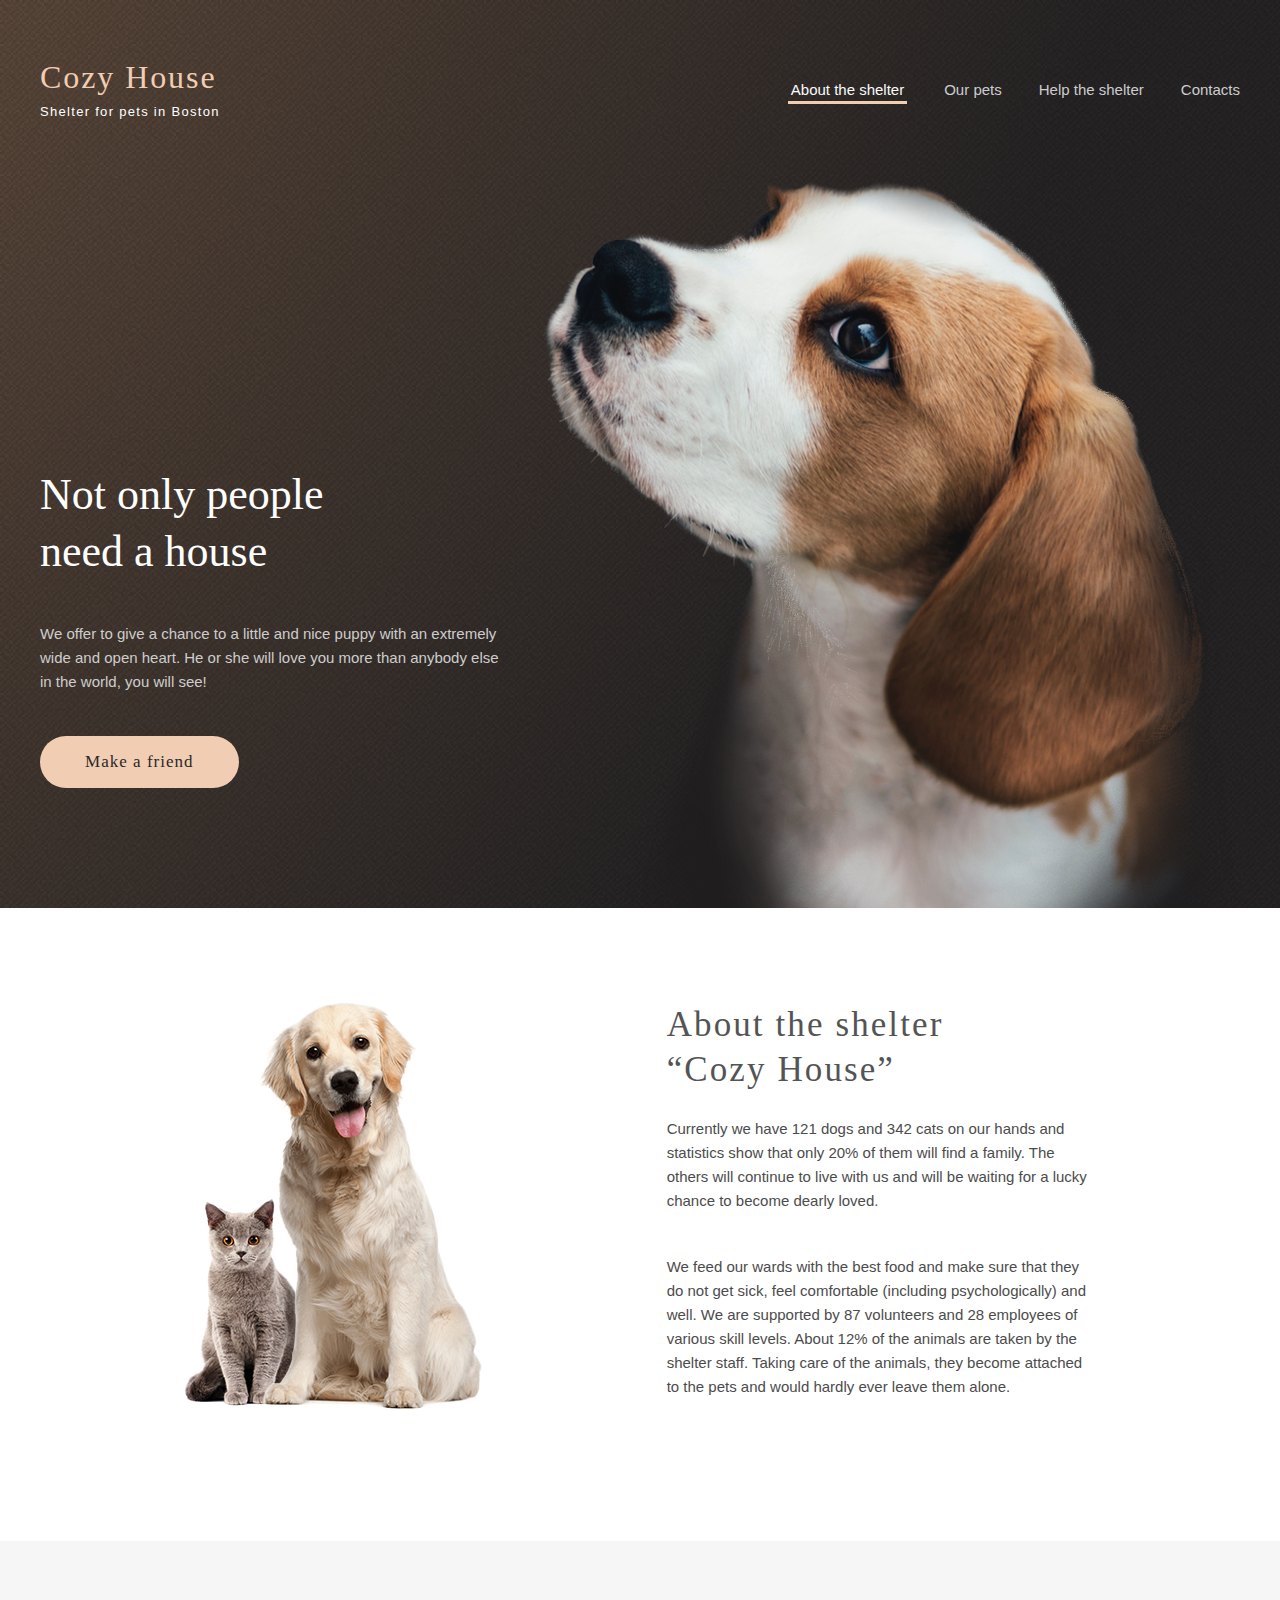
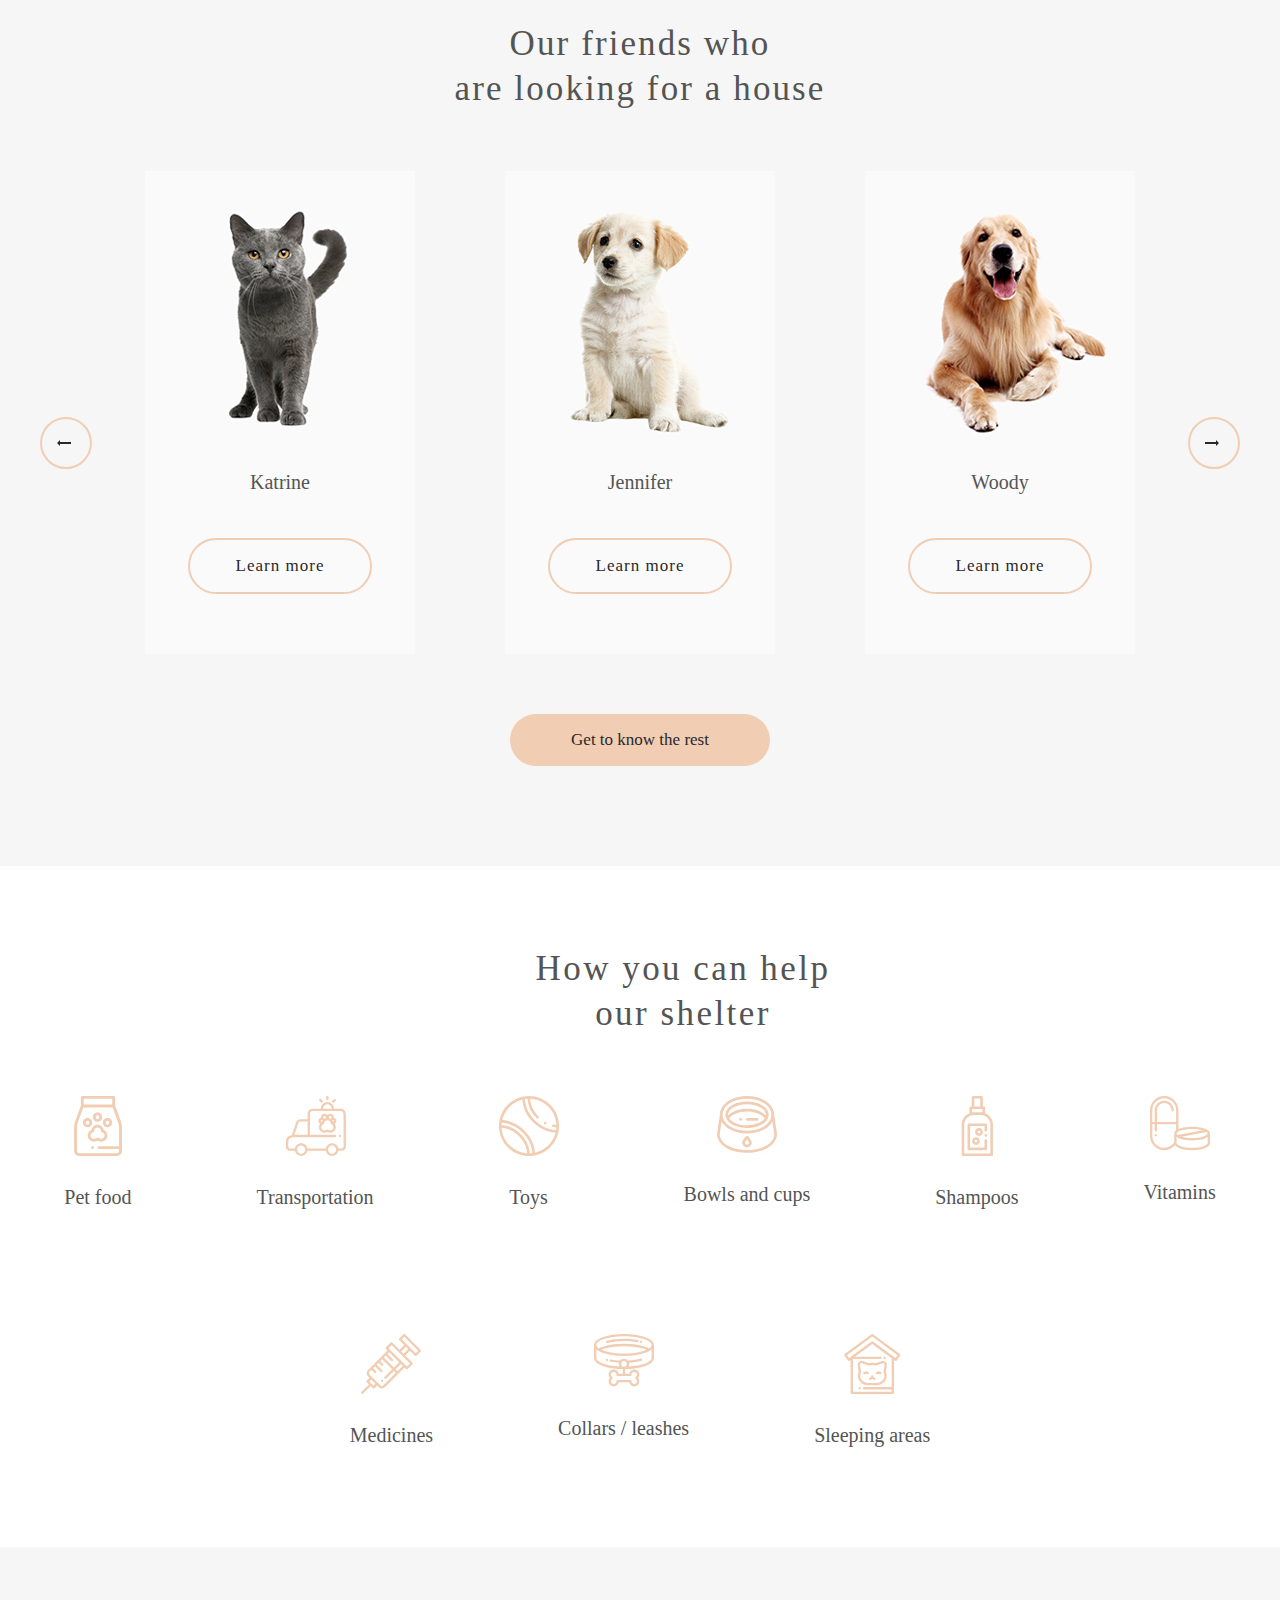
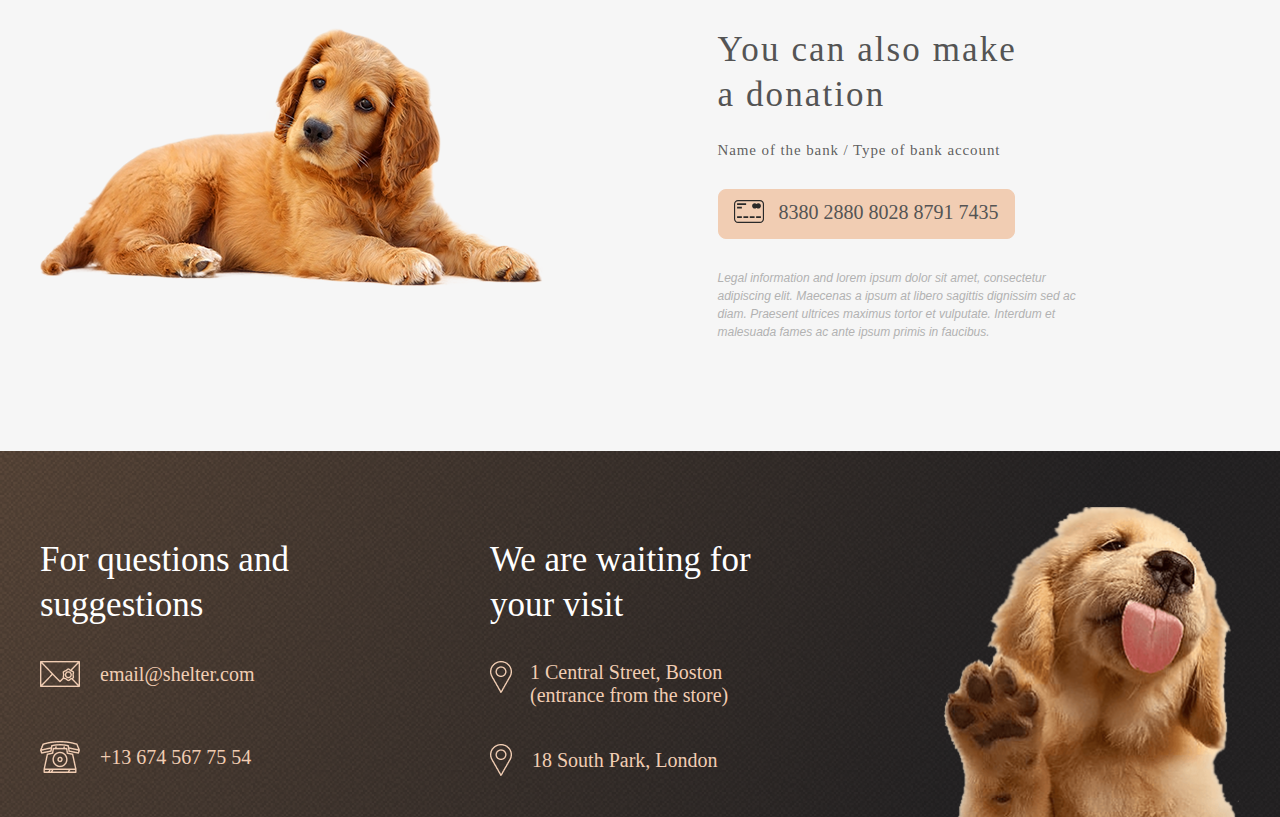
==== index.html @ 6b61ae7c "adding styles for burger menu" ====
<!DOCTYPE html>
<html lang="en">
  <head>
    <meta charset="UTF-8" />
    <meta http-equiv="X-UA-Compatible" content="IE=edge" />
    <meta name="viewport" content="width=device-width, initial-scale=1.0" />
    <title>Document</title>
    <link rel="stylesheet" href="./style/style.css" />
  </head>
  <body>
    <header>
      <div class="container">
        <div class="header-wrapper">
          <div class="logo">
            <a href="#">Cozy House</a>
            <p>Shelter for pets in Boston</p>
          </div>
          <nav>
            <ul>
              <li><a class="active-tab" href="#">About the shelter</a></li>
              <li><a href="./pets.html">Our pets</a></li>
              <li><a href="#">Help the shelter</a></li>
              <li><a href="#">Contacts</a></li>
            </ul>
          </nav>
          <button class="mob-menu">
            <img src="./images/burger.svg" alt="burger" />
          </button>
          <div id="myDropdown" class="dropdown">
            <div class="dropdown-content">
              <div class="logo">
                <a href="#">Cozy House</a>
                <p>Shelter for pets in Boston</p>
              </div>
              <ul>
                <li><a class="active-tab" href="#">About the shelter</a></li>
                <li><a href="./pets.html">Our pets</a></li>
                <li><a href="#">Help the shelter</a></li>
                <li><a href="#">Contacts</a></li>
              </ul>
            </div>
          </div>
        </div>
      </div>
    </header>
    <main>
      <section class="main-hero">
        <div class="container">
          <div class="hero-left">
            <h1>Not only people need a house</h1>
            <p>
              We offer to give a chance to a little and nice puppy with an
              extremely wide and open heart. He or she will love you more than
              anybody else in the world, you will see!
            </p>
            <a class="link" href="./pets.html">Make a friend</a>
          </div>
          <div class="hero-right">
            <img src="./images/puppy.png" alt="puppy" />
          </div>
        </div>
      </section>
      <section>
        <div class="about">
          <div class="about-pets">
            <img src="./images/about-pets.png" />
          </div>
          <div class="about-text">
            <h2>About the shelter “Cozy House”</h2>
            <p>
              Currently we have 121 dogs and 342 cats on our hands and
              statistics show that only 20% of them will find a family. The
              others will continue to live with us and will be waiting for a
              lucky chance to become dearly loved.
            </p>
            <p>
              We feed our wards with the best food and make sure that they do
              not get sick, feel comfortable (including psychologically) and
              well. We are supported by 87 volunteers and 28 employees of
              various skill levels. About 12% of the animals are taken by the
              shelter staff. Taking care of the animals, they become attached to
              the pets and would hardly ever leave them alone.
            </p>
          </div>
        </div>
      </section>
      <section class="frends">
        <div class="container">
          <div class="text-frends">
            <h2>
              Our friends who <br />
              are looking for a house
            </h2>
          </div>
          <div class="left-right">
            <div class="left">
              <button class="left1">
                <img src="./images/arrowl.svg" alt="" />
              </button>
            </div>
            <div class="pets">
              <div class="katrine">
                <img src="./images/pets-katrine.png" alt="" />
                <h3>Katrine</h3>
                <a href="#"> Learn more</a>
              </div>
              <div class="jennifer">
                <img src="./images/pets-jennifer.png" alt="" />
                <h3>Jennifer</h3>
                <a href="#"> Learn more</a>
              </div>
              <div class="woody">
                <img src="./images/pets-woody.png" alt="" />
                <h3>Woody</h3>
                <a href="#"> Learn more</a>
              </div>
            </div>
            <div class="right">
              <button class="right1">
                <img src="./images/arrow.svg" alt="" />
              </button>
            </div>
          </div>
          <a class="rest" href="#"> Get to know the rest</a>
        </div>
      </section>
      <section class="pharmacy">
        <div class="container">
          <div class="text">
            <h2>
              How you can help <br />
              our shelter
            </h2>
          </div>
          <div class="wrapper-pharmacy">
            <div class="pf">
              <img src="./images/vector1.svg" alt="" />
              <h4>Pet food</h4>
            </div>
            <div class="pf">
              <img src="./images/transportation2.svg" alt="" />
              <h4>Transportation</h4>
            </div>
            <div class="pf">
              <img src="./images/toys.svg" alt="" />
              <h4>Toys</h4>
            </div>
            <div class="pf">
              <img src="./images/bowls-and-cups.svg" alt="" />
              <h4>Bowls and cups</h4>
            </div>
            <div class="pf">
              <img src="./images/shampoos.svg" alt="" />
              <h4>Shampoos</h4>
            </div>
            <div class="pf">
              <img src="./images/vitamins.svg" alt="" />
              <h4>Vitamins</h4>
            </div>
            <div class="pf">
              <img src="./images/medicines.svg" alt="" />
              <h4>Medicines</h4>
            </div>
            <div class="pf">
              <img src="./images/collars-or-leashes.svg" alt="" />
              <h4>Collars / leashes</h4>
            </div>
            <div class="pf">
              <img src="./images/sleeping-area.svg" alt="" />
              <h4>Sleeping areas</h4>
            </div>
          </div>
        </div>
      </section>
      <section class="wraper-donation">
        <div class="container">
          <div class="donation-dog">
            <div class="donation">
              <img src="./images/donation-dog.png" />
            </div>
            <div class="donation-text">
              <h2>You can also make a donation</h2>
              <h5>Name of the bank / Type of bank account</h5>
              <div>
                <div class="card">8380 2880 8028 8791 7435</div>
                <p>
                  Legal information and lorem ipsum dolor sit amet, consectetur
                  adipiscing elit. Maecenas a ipsum at libero sagittis dignissim
                  sed ac diam. Praesent ultrices maximus tortor et vulputate.
                  Interdum et malesuada fames ac ante ipsum primis in faucibus.
                </p>
              </div>
            </div>
          </div>
        </div>
      </section>
    </main>
    <footer>
      <div class="wrapper-footer">
        <div class="container">
          <div class="email">
            <h4>For questions and suggestions</h4>
            <p>
              <a class="mail" href="email:email@shelter.com"
                >email@shelter.com</a
              >
            </p>
            <p class="telefon">
              <a class="tel" href="tel:+136745677554">+13 674 567 75 54</a>
            </p>
          </div>
          <div class="visit">
            <h4>We are waiting for your visit</h4>
            <div class="p">
              <p><img src="./images/pin.png" alt="" /></p>
              <p class="nav">
                <a class="pin1" href="#"
                  >1 Central Street, Boston (entrance from the store)</a
                >
              </p>
            </div>
            <a class="pin" href="#">18 South Park, London </a>
          </div>
          <div class="puppy">
            <img src="./images/footer-puppy.png" alt="" />
          </div>
        </div>
      </div>
    </footer>
    <script src="./app.js"></script>
  </body>
</html>
---- style/style.css ----
* {
  padding: 0;
  margin: 0;
  box-sizing: border-box;
}
body {
  font-family: Georgia;
}
header {
  padding-top: 60px;
  position: absolute;
  width: 100%;
}
header p {
  font-weight: 400;
  font-size: 13px;
  line-height: 14px;
  letter-spacing: 0.1em;
  color: #ffffff;
  font-family: Arial;
  margin-top: 10px;
}
nav a {
  color: #cdcdcd;
  font-size: 15px;
  font-weight: 400;
  line-height: 24px;
  font-family: Arial;
  text-decoration: none;
}
header ul {
  display: flex;
  gap: 37px;
  list-style: none;
}
.container {
  max-width: 1200px;
  margin: auto;
}
.main-hero .container {
  display: flex;
  justify-content: space-between;
  align-items: center;
}
.header-wrapper {
  display: flex;
  justify-content: space-between;
  align-items: center;
}
.main-hero {
  padding-top: 180px;
  background: url(../images/start-screen-gradient-background.png),
    url(../images/start-screen-background1.jpg);
  background-size: cover;
}
.main-hero p {
  width: 460px;
  font-weight: 400;
  font-size: 15px;
  line-height: 24px;
  color: #cdcdcd;
  margin-bottom: 42px;
  font-family: Arial, Helvetica, sans-serif;
}
.link {
  font-weight: 400;
  font-size: 17px;
  line-height: 22px;
  color: #292929;
  padding: 15px 45px;
  border-radius: 100px;
  background-color: #f1cdb3;
  text-decoration: none;
  letter-spacing: 0.06em;
  display: inline-block;
}
.link:hover {
  background-color: #fddcc4;
}
img {
  display: block;
  max-width: 100%;
}
button {
  cursor: pointer;
  background-color: transparent;
}
.mob-menu {
  width: 27px;
  height: 16px;
  display: none;
  background-color: #cdcdcd00;
  border: none;
  z-index: 3;
  position: fixed;
  margin-left: 80%;
}
.dropdown {
  position: fixed;
  width: 100%;
  height: 100%;
  background-color: rgba(0, 0, 0);
  top: 0;
  left: 0;
  min-height: 100vh;
  display: flex;
  justify-content: center;
  align-items: center;
  padding: 50px;
  opacity: 0;
  visibility: hidden;
}
.dropdown-content {
  max-width: 700px;
  padding: 30px;
  position: relative;
  margin-top: 60px;
}
.dropdown-content a {
  color: #cdcdcd;
  font-size: 28px;
  font-weight: 400;
  line-height: 32px;
  font-family: Arial;
  text-decoration: none;
}
.dropdown ul {
  display: inline-block;
  margin-top: 180px;
  margin-bottom: 90px;
}
.dropdown-content li {
  margin-top: 30px;
  text-align: center;
  font-size: 35px;
  line-height: 32px;
  font-weight: 400;
}
.hero-right {
  margin-left: 42px;
}
.hero-left {
  margin-top: 166px;
}
.logo a {
  font-weight: 400;
  font-size: 32px;
  line-height: 35px;
  letter-spacing: 0.06em;
  color: #f1cdb3;
  text-decoration: none;
  margin-bottom: 10px;
  text-decoration: none;
}
h1 {
  font-weight: 400;
  font-size: 44px;
  line-height: 57px;
  color: #ffffff;
  margin-bottom: 42px;
  max-width: 310px;
}
h2 {
  font-weight: 400;
  font-size: 35px;
  line-height: 45px;
  color: #545454;
  margin-bottom: 25px;
  width: 400px;
  letter-spacing: 0.06em;
}
h3 {
  margin-bottom: 45px;
  margin-top: 30px;
  font-weight: 400;
  font-size: 20px;
  line-height: 22px;
  color: #545454;
}
h4 {
  margin-top: 30px;
  font-weight: 400;
  font-size: 20px;
  line-height: 23px;
  color: #545454;
}
h5 {
  font-weight: 400;
  font-size: 15px;
  line-height: 17px;
  color: #545454ee;
  letter-spacing: 0.06em;
}
nav a:hover {
  color: #fafafa;
}
.active-tab {
  border-bottom: solid 3px #f1cdb3;
  width: 11px;
  padding: 3px;
  color: #fafafa;
}
.about {
  display: flex;
  justify-content: space-evenly;
  padding-top: 94px;
  padding-bottom: 100px;
  background-color: #ffffff;
}
.about-text h2 {
  font-weight: 400;
  font-size: 35px;
  line-height: 45px;
  color: #545454;
  width: 370px;
}
.about-text p {
  font-family: Arial;
  font-weight: 400;
  font-size: 15px;
  line-height: 24px;
  color: #4c4c4c;
  width: 430px;
  margin-bottom: 42px;
}
.frends {
  padding-top: 80px;
  background-color: #f6f6f6;
  padding-bottom: 100px;
}
.left-right {
  display: flex;
  justify-content: space-between;
  align-items: center;
  gap: 53px;
}
.left1 {
  padding: 15px;
  border-radius: 100px;
  border: solid 2px #f1cdb3;
  background-position: center;
  width: 52px;
  height: 52px;
  cursor: pointer;
  background-color: #f6f6f6;
}
.right1 {
  padding: 15px;
  border-radius: 100px;
  background-position: center;
  width: 52px;
  height: 52px;
  cursor: pointer;
  border: solid 2px #f1cdb3;
  background-color: #f6f6f6;
}
.left .left1:hover {
  background-color: #f1cdb3;
}
.right .right1:hover {
  background-color: #f1cdb3;
}

.rest {
  background-color: #f1cdb3;
  font-weight: 400;
  font-size: 17px;
  line-height: 22px;
  color: #292929;
  border-radius: 90px;
  text-decoration: none;
  text-align: center;
  width: 260px;
  display: block;
  margin: auto;
  padding: 15px 45px;
}
.rest:hover {
  background-color: #fddcc4;
}
.text-frends h2 {
  margin: auto;
  margin-bottom: 60px;
  text-align: center;
  font-weight: 400;
  font-size: 35px;
  line-height: 45px;
  color: #545454;
  letter-spacing: 0.06em;
}
.pets a:hover {
  background-color: #fddcc4;
}
.pets {
  display: flex;
  justify-content: space-between;
  flex-grow: 1;
}
.pets a {
  border: solid 2px #f1cdb3;
  font-weight: 400;
  font-size: 17px;
  line-height: 22px;
  color: #292929;
  padding: 15px 45px;
  border-radius: 100px;
  text-decoration: none;
  margin-bottom: 60px;
  letter-spacing: 0.06em;
}
.pets :hover {
  background-color: #ffffff;
}
.katrine {
  width: 270px;
  display: flex;
  flex-direction: column;
  align-items: center;
  margin-bottom: 60px;
  background-color: #fafafa;
}
.katrine:hover {
  background-color: #ffffff;
}
.jennifer {
  width: 270px;
  display: flex;
  flex-direction: column;
  align-items: center;
  margin-bottom: 60px;
  background-color: #fafafa;
}
.jennifer:hover {
  background-color: #ffffff;
}
.woody {
  width: 270px;
  display: flex;
  flex-direction: column;
  align-items: center;
  margin-bottom: 60px;
  background-color: #fafafa;
}
.woody:hover {
  background-color: #ffffff;
}
.pharmacy {
  padding-top: 80px;
  padding-bottom: 100px;
  background-color: #ffffff;
}
.text {
  max-width: 314px;
  margin: auto;
}
.text h2 {
  text-align: center;
  font-weight: 400;
  font-size: 35px;
  line-height: 45px;
  color: #545454;
  letter-spacing: 0.07em;
  text-align: center;
  margin-bottom: 60px;
}
.wrapper-pharmacy {
  display: flex;
  justify-content: center;
  flex-wrap: wrap;
  margin: auto;
  gap: 125px;
}
.pf {
  text-align: center;
}
.pf img {
  text-align: center;
  margin: auto;
}
.wraper-donation {
  padding-top: 80px;
  padding-bottom: 110px;
  background-color: #f6f6f6;
}
.wraper-donation p {
  color: #b2b2b2;
  font-family: Arial, Helvetica, sans-serif;
  font-style: italic;
  width: 400;
  font-size: 12px;
  line-height: 18px;
}
.donation-dog {
  display: flex;
  justify-content: center;
  gap: 30px;
}
.donation-text h2 {
  font-weight: 400;
  font-size: 35px;
  line-height: 45px;
  color: #545454;
  letter-spacing: 0.06em;
  max-width: 300px;
}
.donation-text {
  max-width: 380px;
  margin: auto;
}
.card::before {
  content: url(../images/credit-card.svg);
  margin-right: 15px;
  vertical-align: middle;
}
.card {
  padding: 10px 15px 10px 15px;
  border: solid 1px #f1cdb3;
  background-color: #f1cdb3;
  margin-top: 30px;
  margin-bottom: 30px;
  border-radius: 8px;
  font-weight: 400;
  font-size: 20px;
  line-height: 23px;
  color: #545454;
  display: inline-block;
}
footer {
  background-image: url(../images/start-screen-gradient-background.png);
  background-size: cover;
  padding-top: 56px;
}
footer a {
  text-decoration: none;
  color: #f1cdb3;
  font-weight: 400;
  font-size: 20px;
  line-height: 23px;
  margin-bottom: 34px;
}
.wrapper-footer .container {
  display: flex;
  justify-content: space-between;
}
.email {
  width: 278px;
}
.visit {
  width: 278px;
}
.visit h4 {
  margin-bottom: 34px;
  font-size: 35px;
  line-height: 45px;
  font-weight: 400;
  color: #ffffff;
}
.email h4 {
  margin-bottom: 34px;
  font-size: 35px;
  line-height: 45px;
  font-weight: 400;
  color: #ffffff;
}
.mail::before {
  content: url(../images/mail.png);
  vertical-align: middle;
  margin-right: 20px;
}
.tel::before {
  content: url(../images/phone.png);
  vertical-align: middle;
  margin-right: 20px;
}
footer .telefon {
  margin-top: 49px;
}
footer .nav {
  margin-bottom: 37px;
}
.pin::before {
  content: url(../images/pin.png);
  vertical-align: middle;
  margin-right: 20px;
}
.p img {
  margin-right: 40px;
}
.p {
  display: flex;
  justify-content: space-between;
}

@media (max-width: 1200px) {
  .container {
    max-width: 90%;
  }
}
@media (max-width: 1170px) {
  .woody {
    display: none;
  }
  .pets {
    justify-content: space-around;
  }
}
@media (max-width: 1120px) {
  .hero-left {
    margin-top: 100px;
  }
}
@media (max-width: 1050px) {
  .main-hero .container {
    justify-content: flex-end;
    flex-wrap: wrap;
  }
  .hero-right {
    margin-top: 100px;
  }
  .hero-left {
    margin: 0 auto;
  }
  .link {
    margin-left: 110px;
    display: inline-block;
  }
}
@media (max-width: 940px) {
  .wrapper-footer .container {
    flex-wrap: wrap;
    justify-content: center;
  }
  .puppy img {
    width: 80%;
  }
  .puppy {
    margin-top: 69px;
  }
}
@media (max-width: 920px) {
  .pets a {
    padding: 6px 28px;
  }
  .pf {
    width: 170px;
  }
  .wrapper-pharmacy {
    gap: 0;
    max-width: 630px;
    margin: auto;
    justify-content: space-between;
    row-gap: 30px;
  }
  .donation-dog {
    flex-direction: column-reverse;
    align-items: center;
  }
  .left-right {
    gap: 0;
  }
}
@media (max-width: 810px) {
  .about {
    flex-direction: column-reverse;
    align-items: center;
    flex-wrap: wrap;
    margin: auto;
    max-width: 437px;
  }
  .pets a {
    padding: 8px 30px;
  }
  .woody {
    display: none;
  }
  .donation {
    margin-top: 60px;
  }
  .footer {
    padding-top: 30px;
  }
  .hero-right img {
    width: 70%;
    margin: auto;
  }
  .puppy {
    margin-top: 69px;
  }
  .puppy img {
    width: 300px;
  }
}
@media (max-width: 760px) {
  .header-wrapper nav {
    display: none;
  }
  .hero-right img {
    width: 60%;
    margin: auto;
  }
}
@media (max-width: 722px) {
  .hero-right img {
    width: 260px;
  }
  .hero-right {
    margin-top: 100px;
    margin-left: 50px;
  }
  .main-hero p {
    max-width: 300px;
    margin: 0 auto 56px;
  }
  .hero-left {
    text-align: center;
  }
  .about-pets img {
    width: 58%;
    margin-left: 70px;
  }
  .about p {
    width: 270px;
    margin-left: 25px;
  }
  .jennifer {
    display: none;
  }
  .left-right {
    align-items: flex-end;
    margin: 0 30px 40px;
    position: relative;
  }
  .left,
  .right {
    position: absolute;
    left: 50%;
    bottom: -20px;
  }
  .donation-text {
    margin: 0 auto;
  }
  .left {
    transform: translateX(-74px);
  }
  .right {
    transform: translateX(40px);
  }
  .account {
    width: 100%;
    font-size: 15px;
    line-height: 24px;
  }
  h2 {
    text-align: center;
    width: 300px;
    font-size: 25px;
    line-height: 32px;
    margin: 0 auto 42px;
  }
  .card {
    font-size: 15px;
    line-height: 17px;
    display: block;
  }
  .wraper-donation {
    padding-bottom: 42px 0;
  }
  .link {
    margin-left: 0px;
  }
  .left-right {
    justify-content: center;
  }
  .text-frends h2 {
    margin: auto;
    text-align: center;
    font-size: 25px;
    line-height: 32px;
  }
  .text-frends h2 {
    margin-top: 42px;
    text-align: center;
    margin-bottom: 42px;
    font-size: 25px;
    line-height: 32px;
    max-width: 280px;
  }
  .wrapper-pharmacy {
    max-width: 320px;
    margin: auto;
    text-align: center;
  }
  .wrapper-pharmacy {
    justify-content: space-between;
  }
  .pharmacy {
    padding-bottom: 42px;
  }
  .pf {
    width: 130px;
  }
  .text h2 {
    font-size: 25px;
    line-height: 32px;
  }
  h4 {
    font-size: 15px;
    line-height: 16px;
  }
  .about-text p {
    width: 270px;
    text-align: justify;
  }
  .about-text h2 {
    width: 300px;
    font-size: 30px;
    line-height: 32px;
  }
  h1 {
    width: 300px;
    font-size: 35px;
    line-height: 40px;
  }
  .donation-text h2 {
    font-size: 33px;
    line-height: 40px;
  }
  .donation-text {
    text-align: center;
    margin: auto;
  }
  .left-right {
    margin-bottom: 55px;
  }
  .about {
    padding-top: 42px 0;
  }
  .frends {
    padding: 42px 0;
  }
  .pharmacy {
    padding-top: 42px;
  }
  .wraper-donation {
    padding: 42px 0;
  }
  .puppy img {
    width: 260px;
  }
  .puppy {
    margin: 45px 0 auto;
  }
  .mob-menu {
    display: block;
    margin-right: 43px;
  }
}
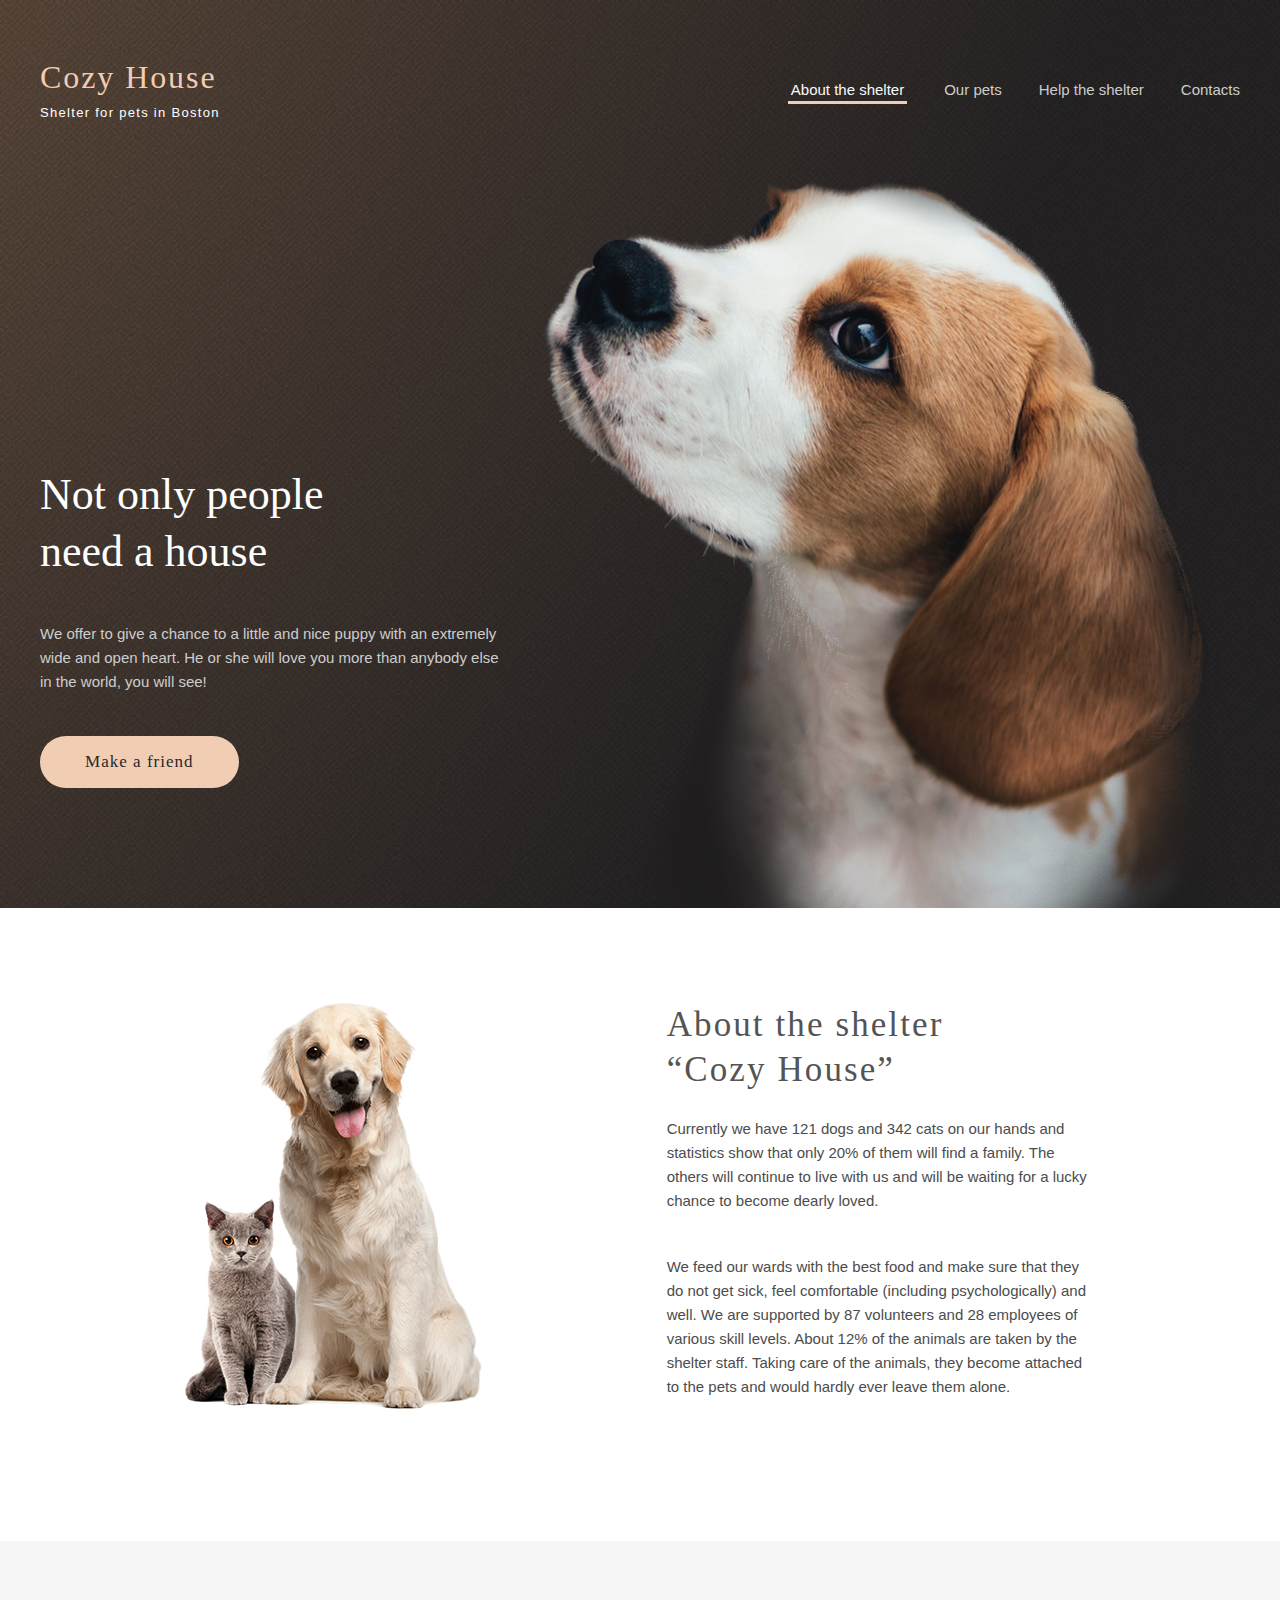
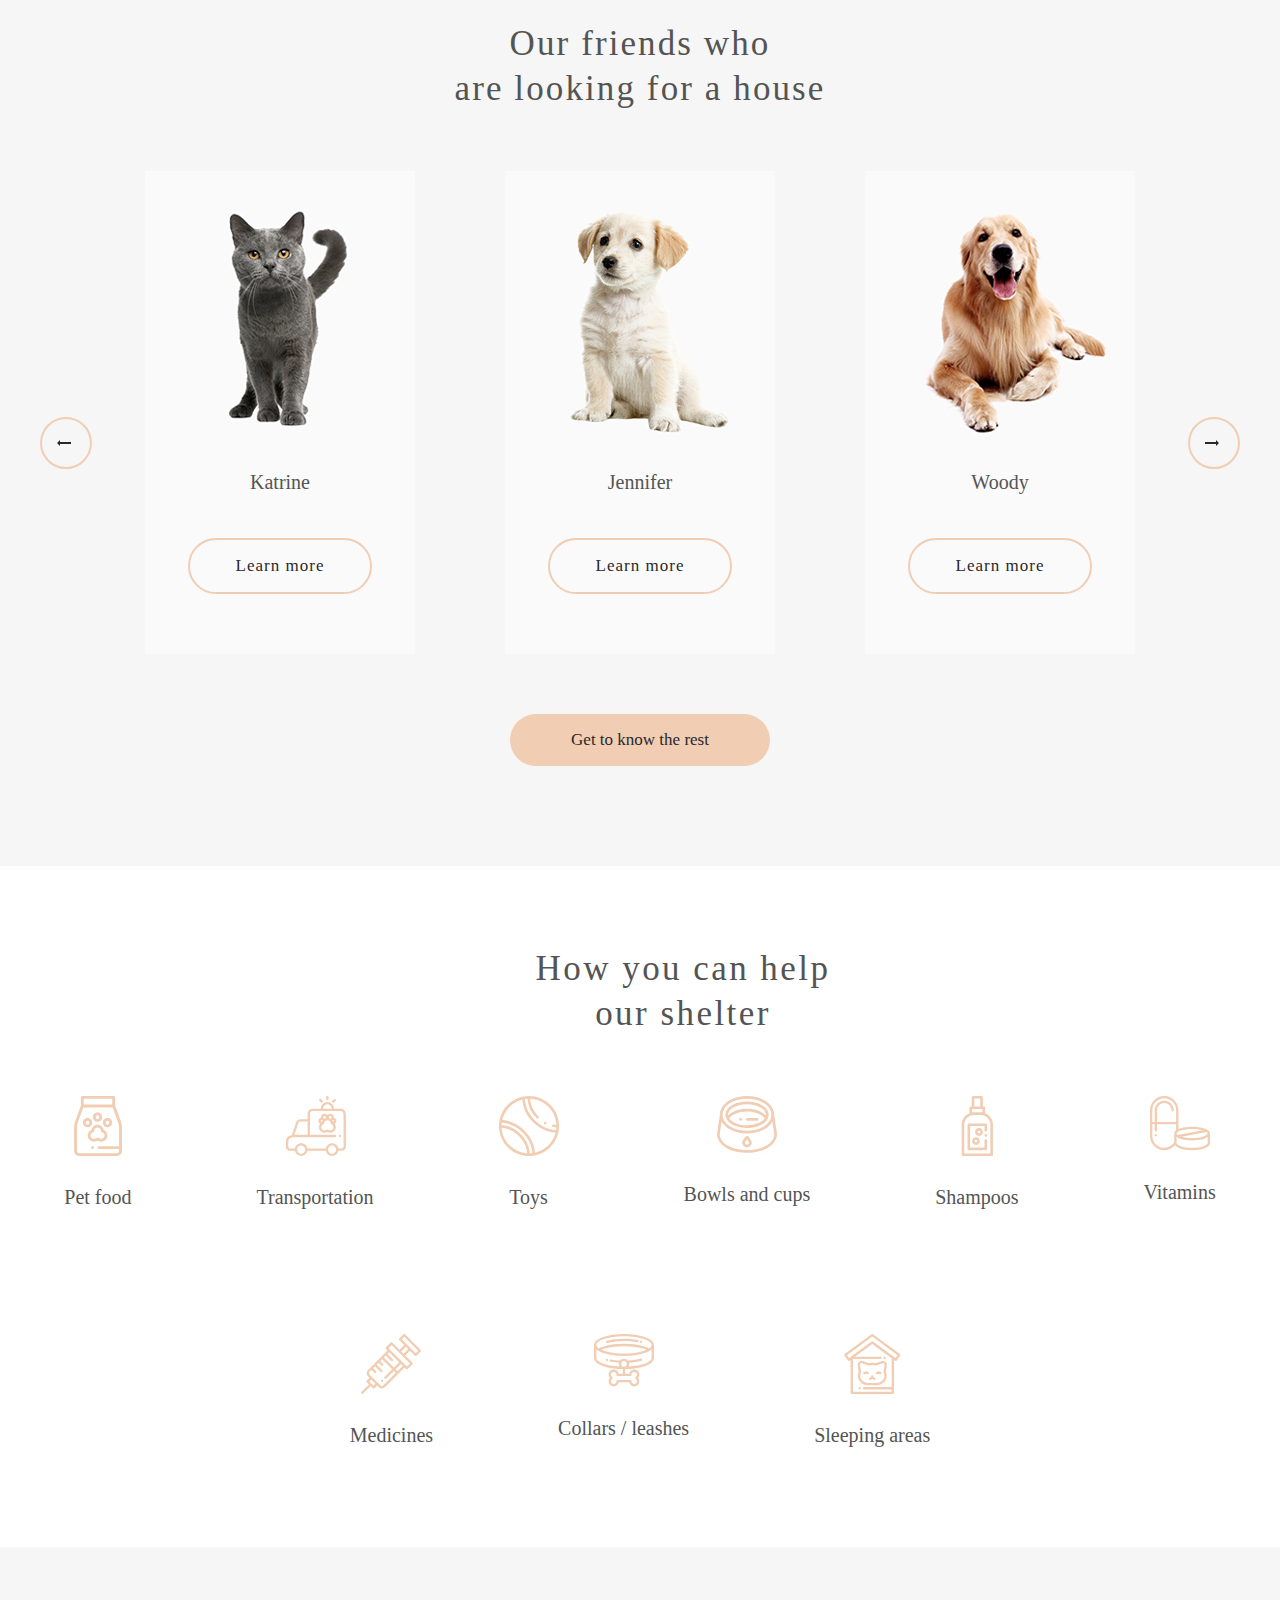
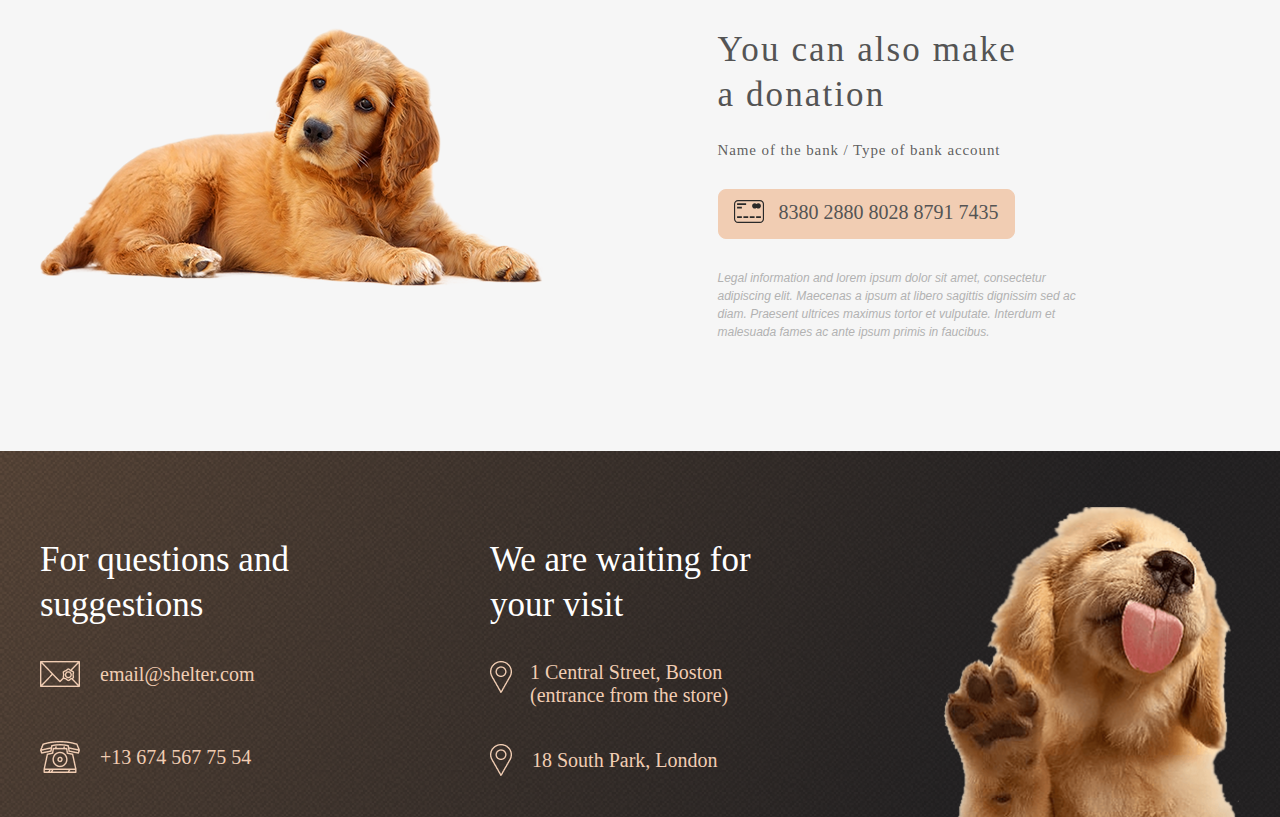
==== commit 458ac386: "added a dropdown menu on the second page" ====
--- a/index.html
+++ b/index.html
@@ -28,7 +28,7 @@
           </button>
           <div id="myDropdown" class="dropdown">
             <div class="dropdown-content">
-              <div class="logo">
+              <div class="logo-menu">
                 <a href="#">Cozy House</a>
                 <p>Shelter for pets in Boston</p>
               </div>
--- a/style/style.css
+++ b/style/style.css
@@ -14,8 +14,9 @@
 header p {
   font-weight: 400;
   font-size: 13px;
-  line-height: 14px;
+  line-height: normal;
   letter-spacing: 0.1em;
+  letter-spacing: 1.3px;
   color: #ffffff;
   font-family: Arial;
   margin-top: 10px;
@@ -60,7 +61,7 @@
   line-height: 24px;
   color: #cdcdcd;
   margin-bottom: 42px;
-  font-family: Arial, Helvetica, sans-serif;
+  font-family: Arial;
 }
 .link {
   font-weight: 400;
@@ -86,55 +87,63 @@
   background-color: transparent;
 }
 .mob-menu {
-  width: 27px;
-  height: 16px;
+  width: 30px;
+  height: 30px;
   display: none;
   background-color: #cdcdcd00;
   border: none;
-  z-index: 3;
-  position: fixed;
-  margin-left: 80%;
+  z-index: 1;
 }
 .dropdown {
   position: fixed;
   width: 100%;
   height: 100%;
-  background-color: rgba(0, 0, 0);
+  background: rgba(41, 41, 41, 0.6);
   top: 0;
   left: 0;
   min-height: 100vh;
   display: flex;
-  justify-content: center;
-  align-items: center;
-  padding: 50px;
+  justify-content: flex-end;
   opacity: 0;
   visibility: hidden;
 }
 .dropdown-content {
-  max-width: 700px;
+  max-width: 320px;
   padding: 30px;
   position: relative;
-  margin-top: 60px;
-}
-.dropdown-content a {
-  color: #cdcdcd;
-  font-size: 28px;
-  font-weight: 400;
-  line-height: 32px;
+  background: #292929;
+}
+.logo-menu {
+  text-align: left;
+  margin-top: 10px;
+}
+.logo-menu a {
+  font-family: Georgia;
+  font-size: 32px;
+  font-style: normal;
+  line-height: 35px;
+  font-weight: 400;
+  letter-spacing: 1.92px;
+  color: #f1cdb3;
+  text-decoration: none;
+}
+.dropdown-content ul {
+  display: inline-block;
+  margin-top: 80px;
+  text-align: center;
+}
+.dropdown-content li a {
+  text-align: center;
+  font-size: 32px;
+  line-height: 51px;
+  font-weight: 400;
   font-family: Arial;
-  text-decoration: none;
-}
-.dropdown ul {
-  display: inline-block;
-  margin-top: 180px;
-  margin-bottom: 90px;
+  color: #fafafa;
+  font-style: normal;
+  text-decoration: none;
 }
 .dropdown-content li {
-  margin-top: 30px;
-  text-align: center;
-  font-size: 35px;
-  line-height: 32px;
-  font-weight: 400;
+  margin-top: 40px;
 }
 .hero-right {
   margin-left: 42px;
@@ -737,6 +746,8 @@
   }
   .frends {
     padding: 42px 0;
+    position: relative;
+    z-index: -1;
   }
   .pharmacy {
     padding-top: 42px;
@@ -752,6 +763,11 @@
   }
   .mob-menu {
     display: block;
-    margin-right: 43px;
-  }
-}
+    position: fixed;
+    top: 70px;
+    right: 30px;
+  }
+  body {
+    position: static;
+  }
+}
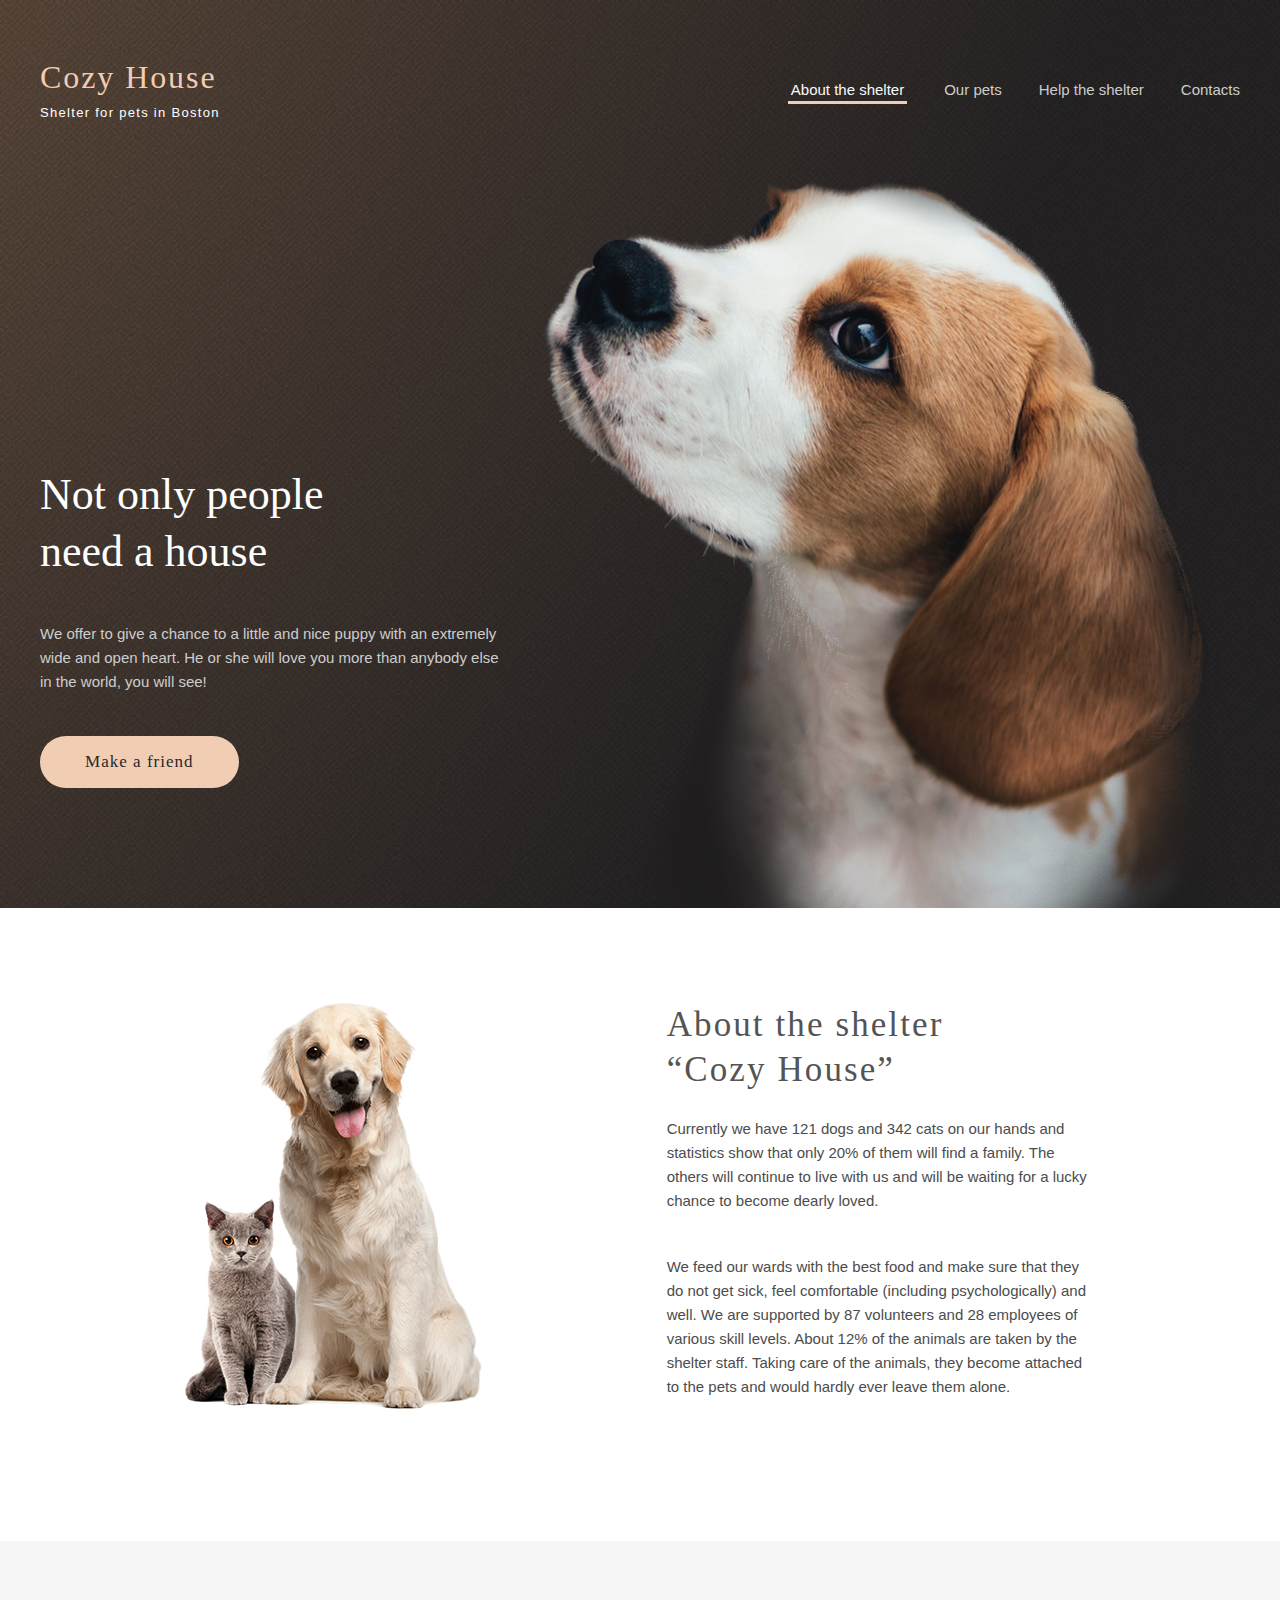
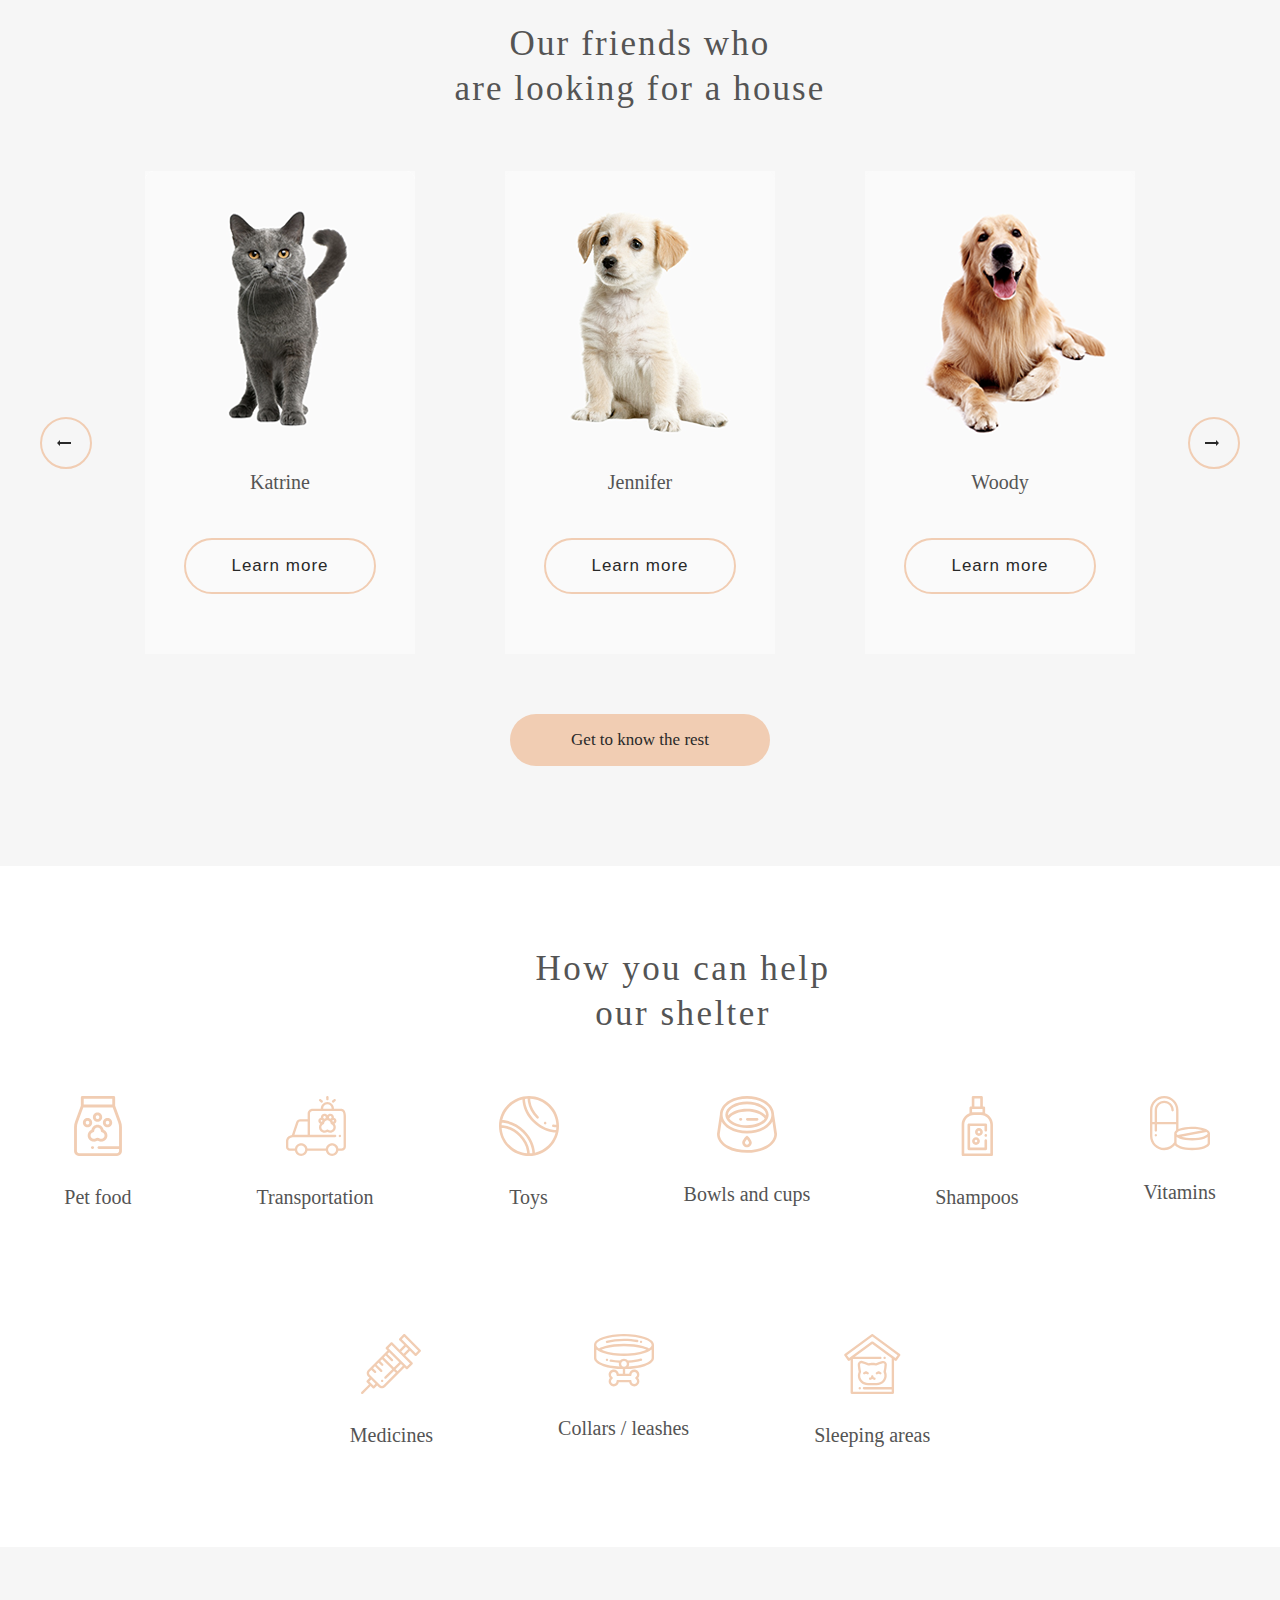
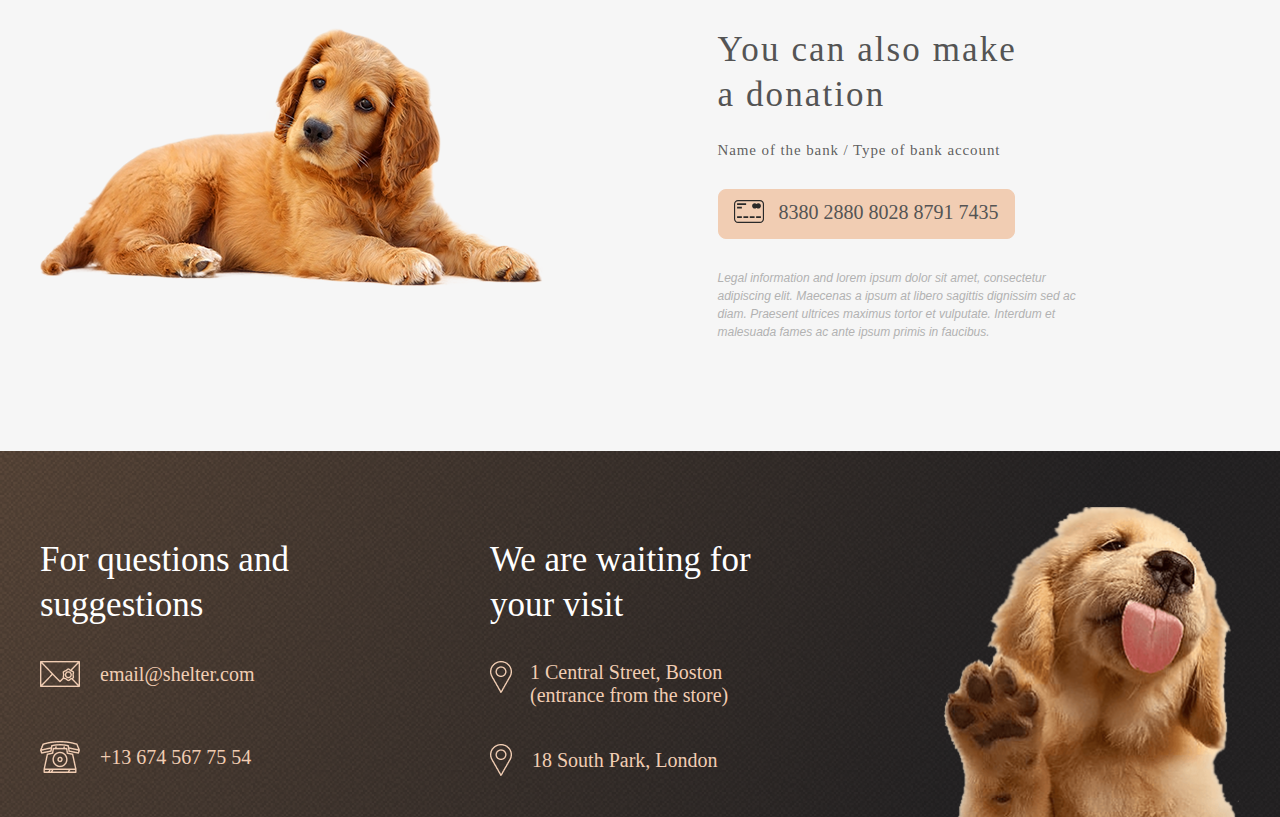
==== commit 1183c7a0: "added popup" ====
--- a/index.html
+++ b/index.html
@@ -102,17 +102,17 @@
               <div class="katrine">
                 <img src="./images/pets-katrine.png" alt="" />
                 <h3>Katrine</h3>
-                <a href="#"> Learn more</a>
+                <button class="popup-btn">Learn more</button>
               </div>
               <div class="jennifer">
                 <img src="./images/pets-jennifer.png" alt="" />
                 <h3>Jennifer</h3>
-                <a href="#"> Learn more</a>
+                <button class="popup-btn">Learn more</button>
               </div>
               <div class="woody">
                 <img src="./images/pets-woody.png" alt="" />
                 <h3>Woody</h3>
-                <a href="#"> Learn more</a>
+                <button class="popup-btn">Learn more</button>
               </div>
             </div>
             <div class="right">
@@ -122,6 +122,33 @@
             </div>
           </div>
           <a class="rest" href="#"> Get to know the rest</a>
+        </div>
+        <div id="mypopup" class="popup">
+          <div class="popup-content">
+            <button class="close">
+              <img src="./images/modal_close_button.svg" alt="" />
+            </button>
+            <div class="wrapper-popup">
+              <div class="left-pets">
+                <img src="./images/pets-jennifer1.png" alt="" />
+              </div>
+              <div class="text-pets">
+                <h3>Jennifer</h3>
+                <h4>Dog - Labrador</h4>
+                <p class="p">
+                  Jennifer is a sweet 2 months old Labrador that is patiently
+                  waiting to find a new forever home. This girl really enjoys
+                  being able to go outside to run and play, but won't hesitate
+                  to play up a storm in the house if she has all of her favorite
+                  toys.
+                </p>
+                <p><b>Age:</b> 2 months</p>
+                <p><b>Inoculations:</b> none</p>
+                <p><b>Diseases:</b> none</p>
+                <p><b>Parasites:</b> none</p>
+              </div>
+            </div>
+          </div>
         </div>
       </section>
       <section class="pharmacy">
--- a/style/style.css
+++ b/style/style.css
@@ -297,7 +297,7 @@
   color: #545454;
   letter-spacing: 0.06em;
 }
-.pets a:hover {
+.pets button:hover {
   background-color: #fddcc4;
 }
 .pets {
@@ -305,7 +305,7 @@
   justify-content: space-between;
   flex-grow: 1;
 }
-.pets a {
+.pets button {
   border: solid 2px #f1cdb3;
   font-weight: 400;
   font-size: 17px;
@@ -499,7 +499,82 @@
   display: flex;
   justify-content: space-between;
 }
-
+.popup {
+  position: fixed;
+  top: 0;
+  right: 0;
+  width: 100%;
+  height: 100vh;
+  background: rgba(41, 41, 41, 0.6);
+  display: block;
+  justify-content: flex-end;
+  z-index: 1;
+  display: none;
+  transition: 0.7s;
+}
+.visible {
+  display: flex;
+  opacity: 1;
+}
+.popup-content {
+  background-color: #fafafa;
+  max-width: 850px;
+  max-height: 500px;
+  position: relative;
+  margin: 0 auto;
+  margin-top: 155px;
+  border-radius: 10px;
+}
+.close {
+  position: absolute;
+  right: -50px;
+  top: -50px;
+  transform: rotate(0deg);
+  transition: 0.5s;
+  border: none;
+  z-index: 3;
+}
+.wrapper-popup {
+  display: flex;
+  justify-content: space-evenly;
+  margin: auto;
+  padding: 0 15px;
+}
+.text-pets .p {
+  width: 350px;
+  font-size: 15px;
+  font-weight: 400;
+  line-height: 16px;
+  letter-spacing: 0.9px;
+  margin: 40px 0;
+  color: #000;
+}
+.text-pets {
+  padding: 45px 10px;
+}
+.text-pets h3 {
+  font-size: 35px;
+  font-weight: 400;
+  line-height: 45px;
+  letter-spacing: 2.1px;
+  color: #000;
+  margin: 0;
+}
+.text-pets h4 {
+  font-size: 20px;
+  font-weight: 400;
+  line-height: 23px;
+  letter-spacing: 1.2px;
+  color: #000;
+  margin-top: 10px;
+}
+.text-pets p {
+  font-size: 15px;
+  line-height: 16px;
+  letter-spacing: 0.9px;
+  color: #000;
+  margin-bottom: 10px;
+}
 @media (max-width: 1200px) {
   .container {
     max-width: 90%;
@@ -566,6 +641,16 @@
   }
   .left-right {
     gap: 0;
+  }
+  .wrapper-popup {
+    width: 650px;
+    height: 400px;
+  }
+  .text-pets .p {
+    width: 260px;
+    font-size: 13px;
+    line-height: 14px;
+    letter-spacing: 0.78px;
   }
 }
 @media (max-width: 810px) {
@@ -770,4 +855,7 @@
   body {
     position: static;
   }
-}
+  .left-pets img {
+    width: 270px;
+  }
+}
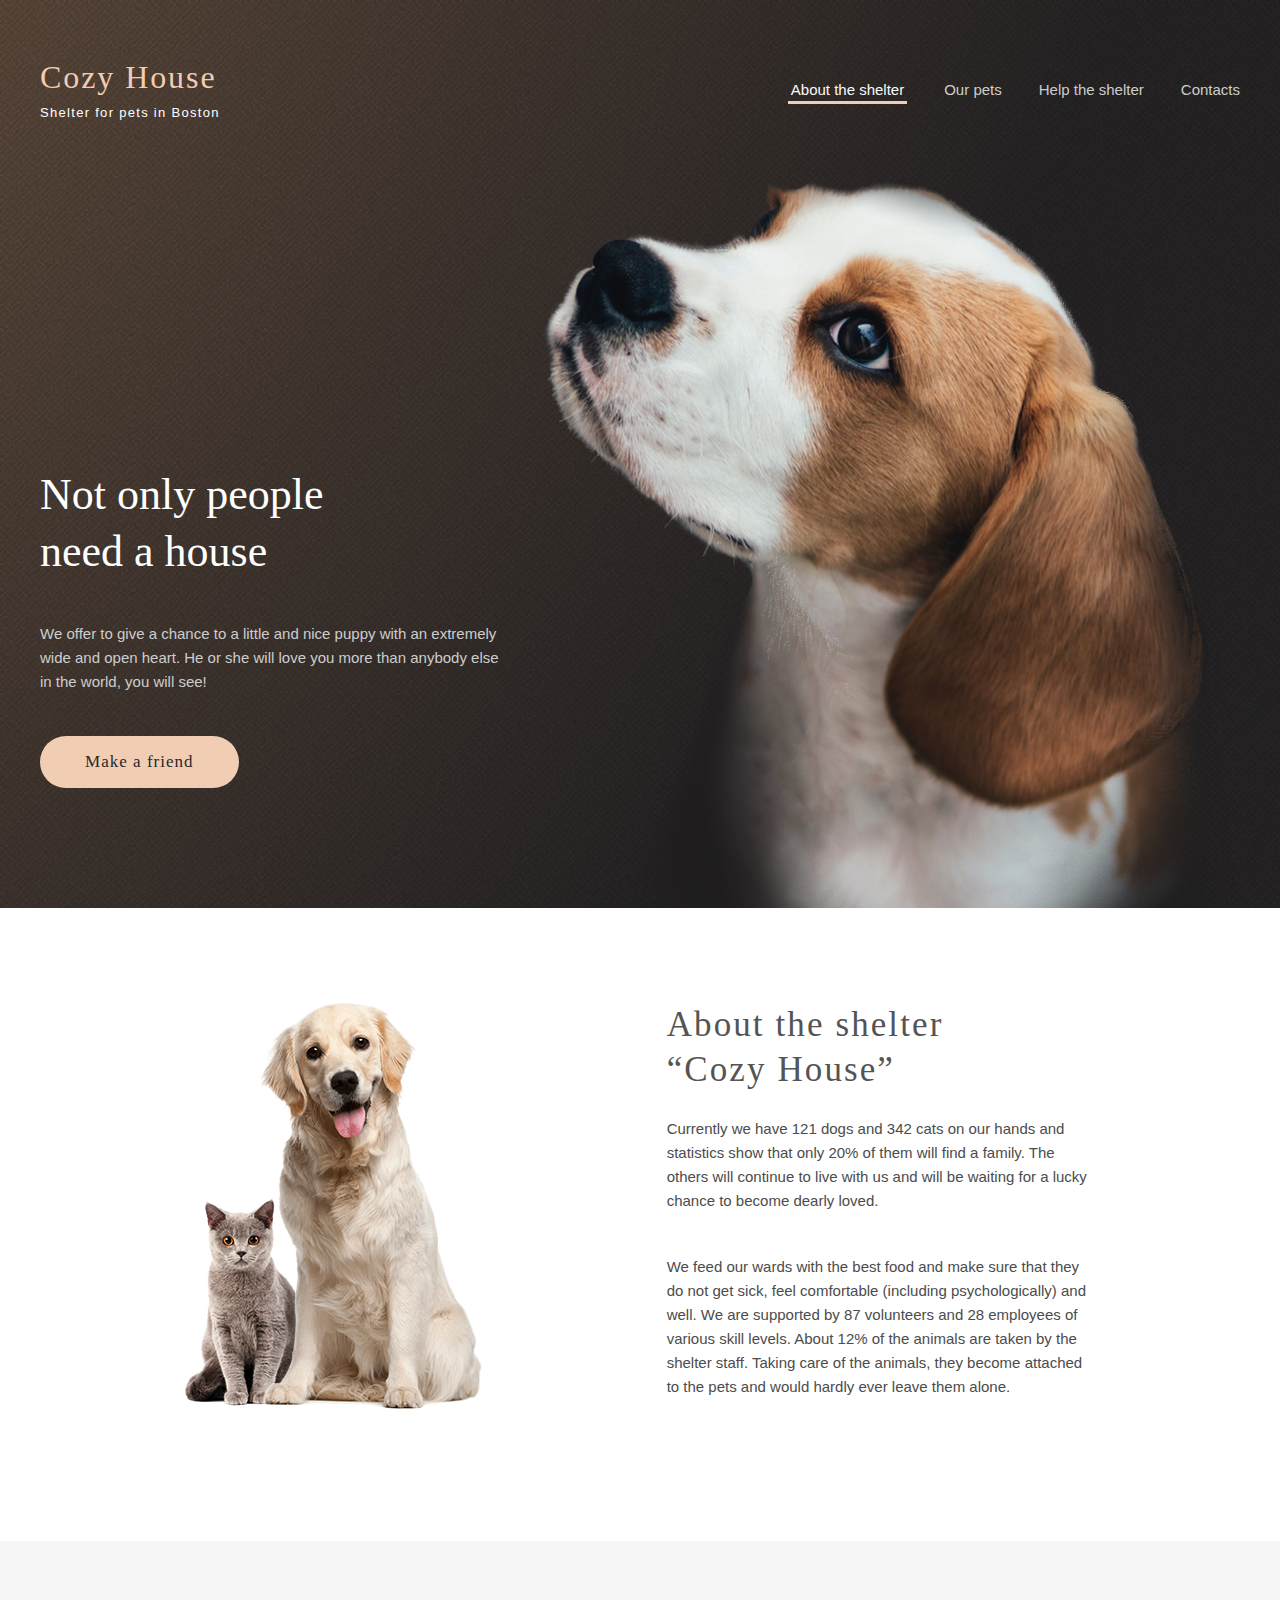
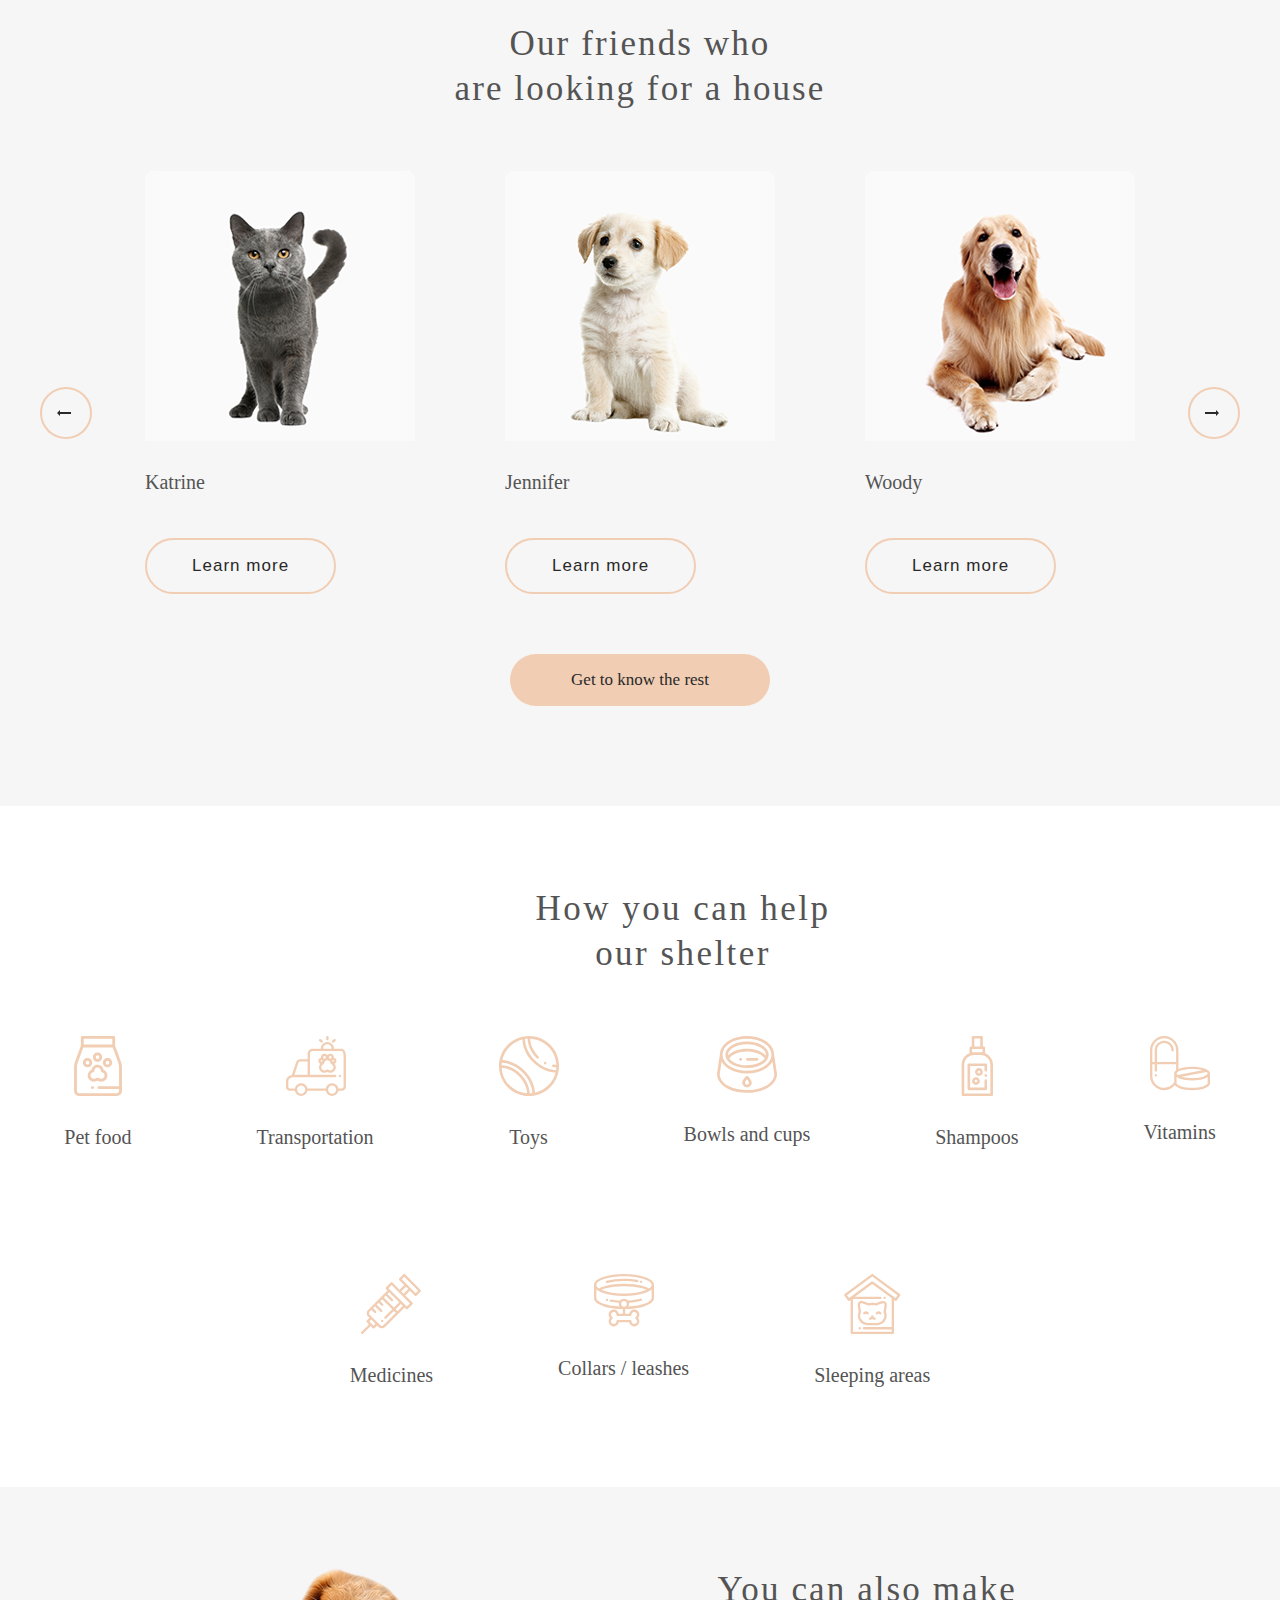
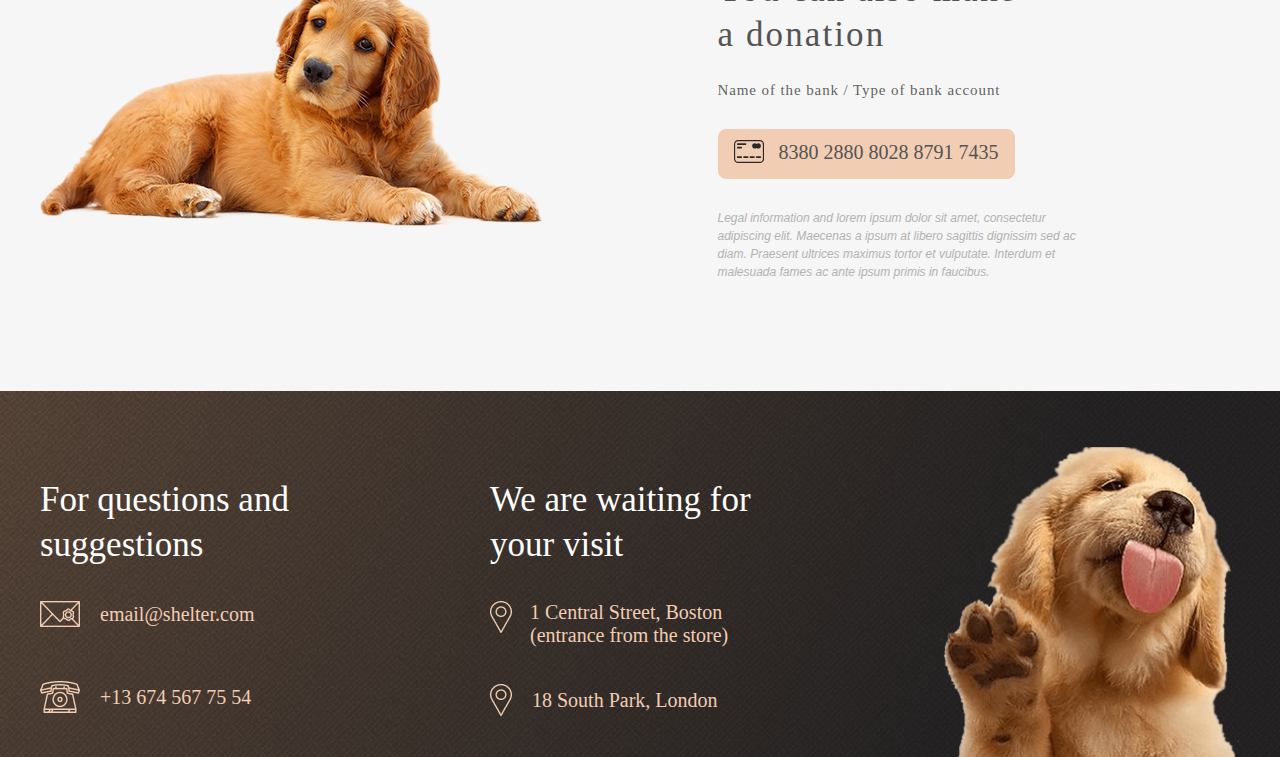
==== commit 173c53b8: "creating and adding cards js" ====
--- a/index.html
+++ b/index.html
@@ -98,23 +98,7 @@
                 <img src="./images/arrowl.svg" alt="" />
               </button>
             </div>
-            <div class="pets">
-              <div class="katrine">
-                <img src="./images/pets-katrine.png" alt="" />
-                <h3>Katrine</h3>
-                <button class="popup-btn">Learn more</button>
-              </div>
-              <div class="jennifer">
-                <img src="./images/pets-jennifer.png" alt="" />
-                <h3>Jennifer</h3>
-                <button class="popup-btn">Learn more</button>
-              </div>
-              <div class="woody">
-                <img src="./images/pets-woody.png" alt="" />
-                <h3>Woody</h3>
-                <button class="popup-btn">Learn more</button>
-              </div>
-            </div>
+            <div class="pets" data-itemsсount="3"></div>
             <div class="right">
               <button class="right1">
                 <img src="./images/arrow.svg" alt="" />
--- a/style/style.css
+++ b/style/style.css
@@ -683,6 +683,9 @@
   .puppy img {
     width: 300px;
   }
+  .popup-content {
+    margin-top: 70px;
+  }
 }
 @media (max-width: 760px) {
   .header-wrapper nav {
@@ -832,7 +835,6 @@
   .frends {
     padding: 42px 0;
     position: relative;
-    z-index: -1;
   }
   .pharmacy {
     padding-top: 42px;
@@ -855,7 +857,10 @@
   body {
     position: static;
   }
-  .left-pets img {
-    width: 270px;
-  }
-}
+  .text-pets .p {
+    width: 200px;
+  }
+  .wrapper-popup {
+    width: 230px;
+  }
+}
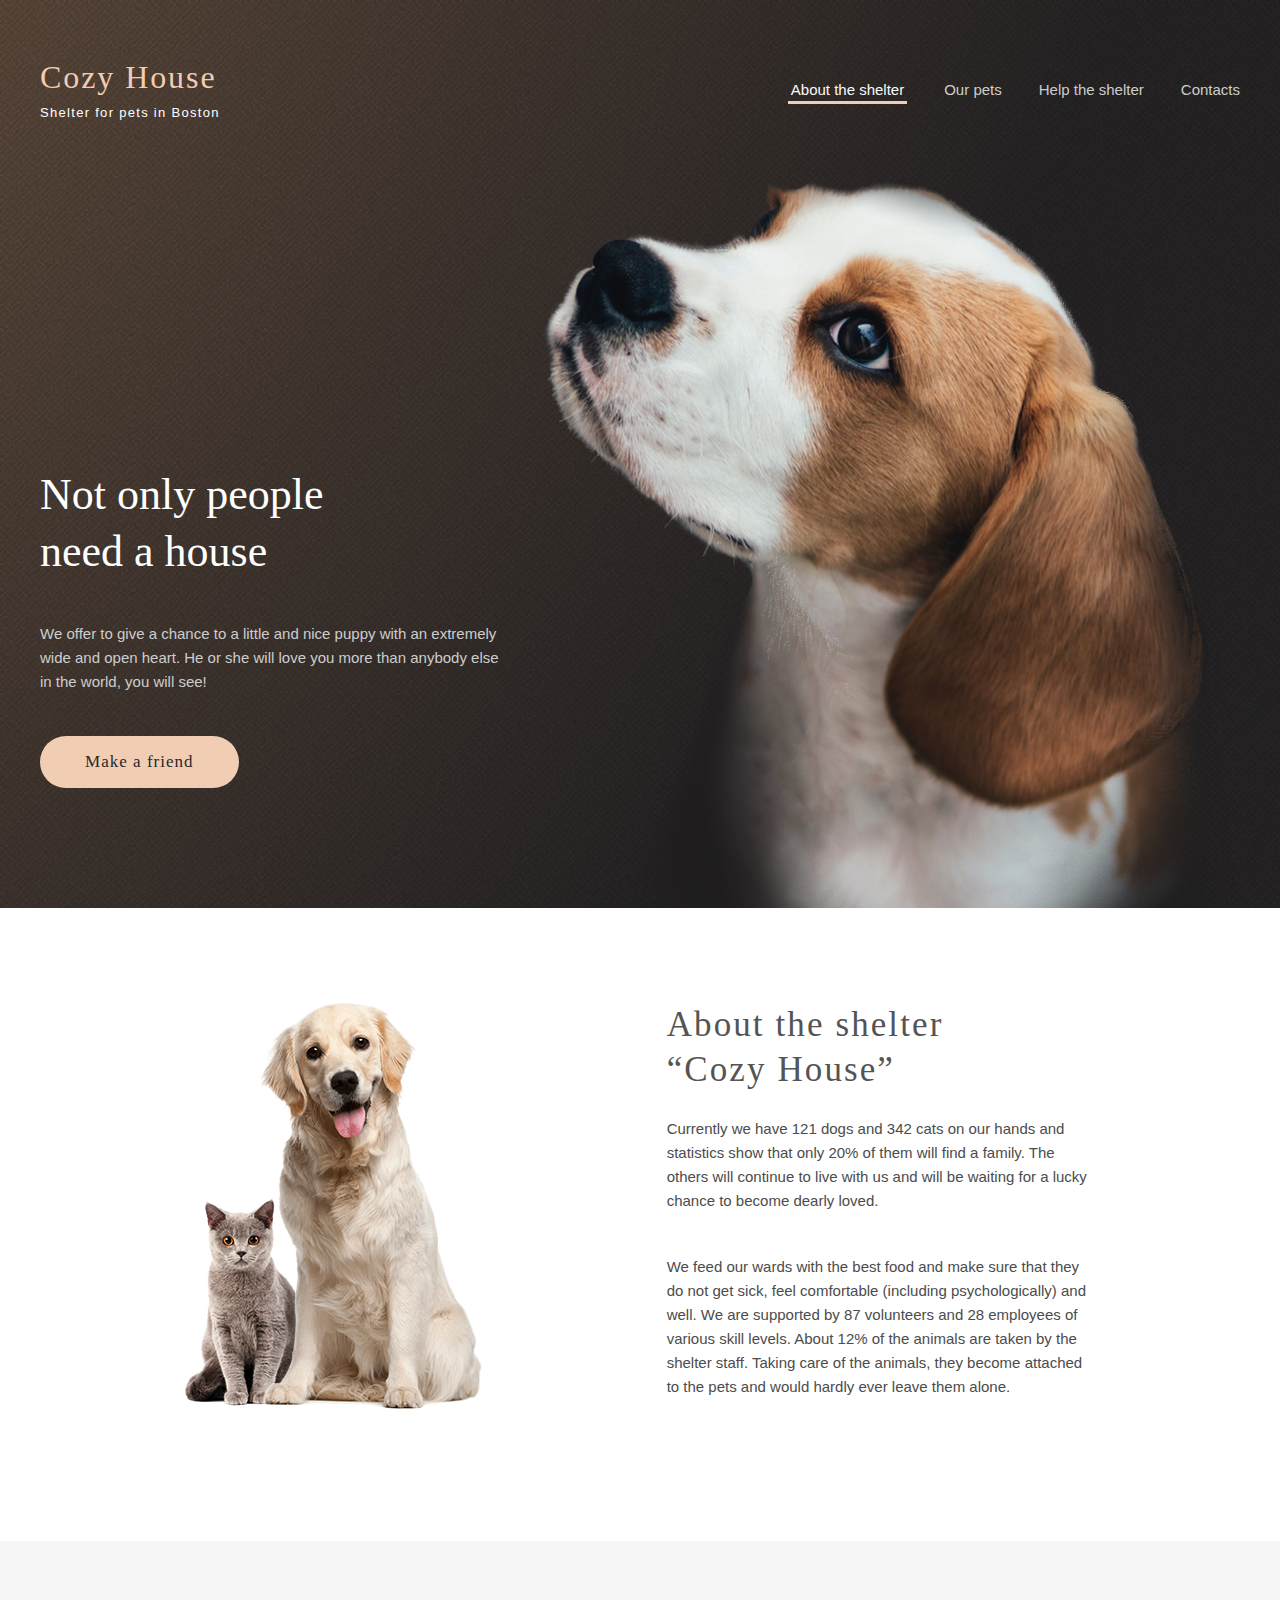
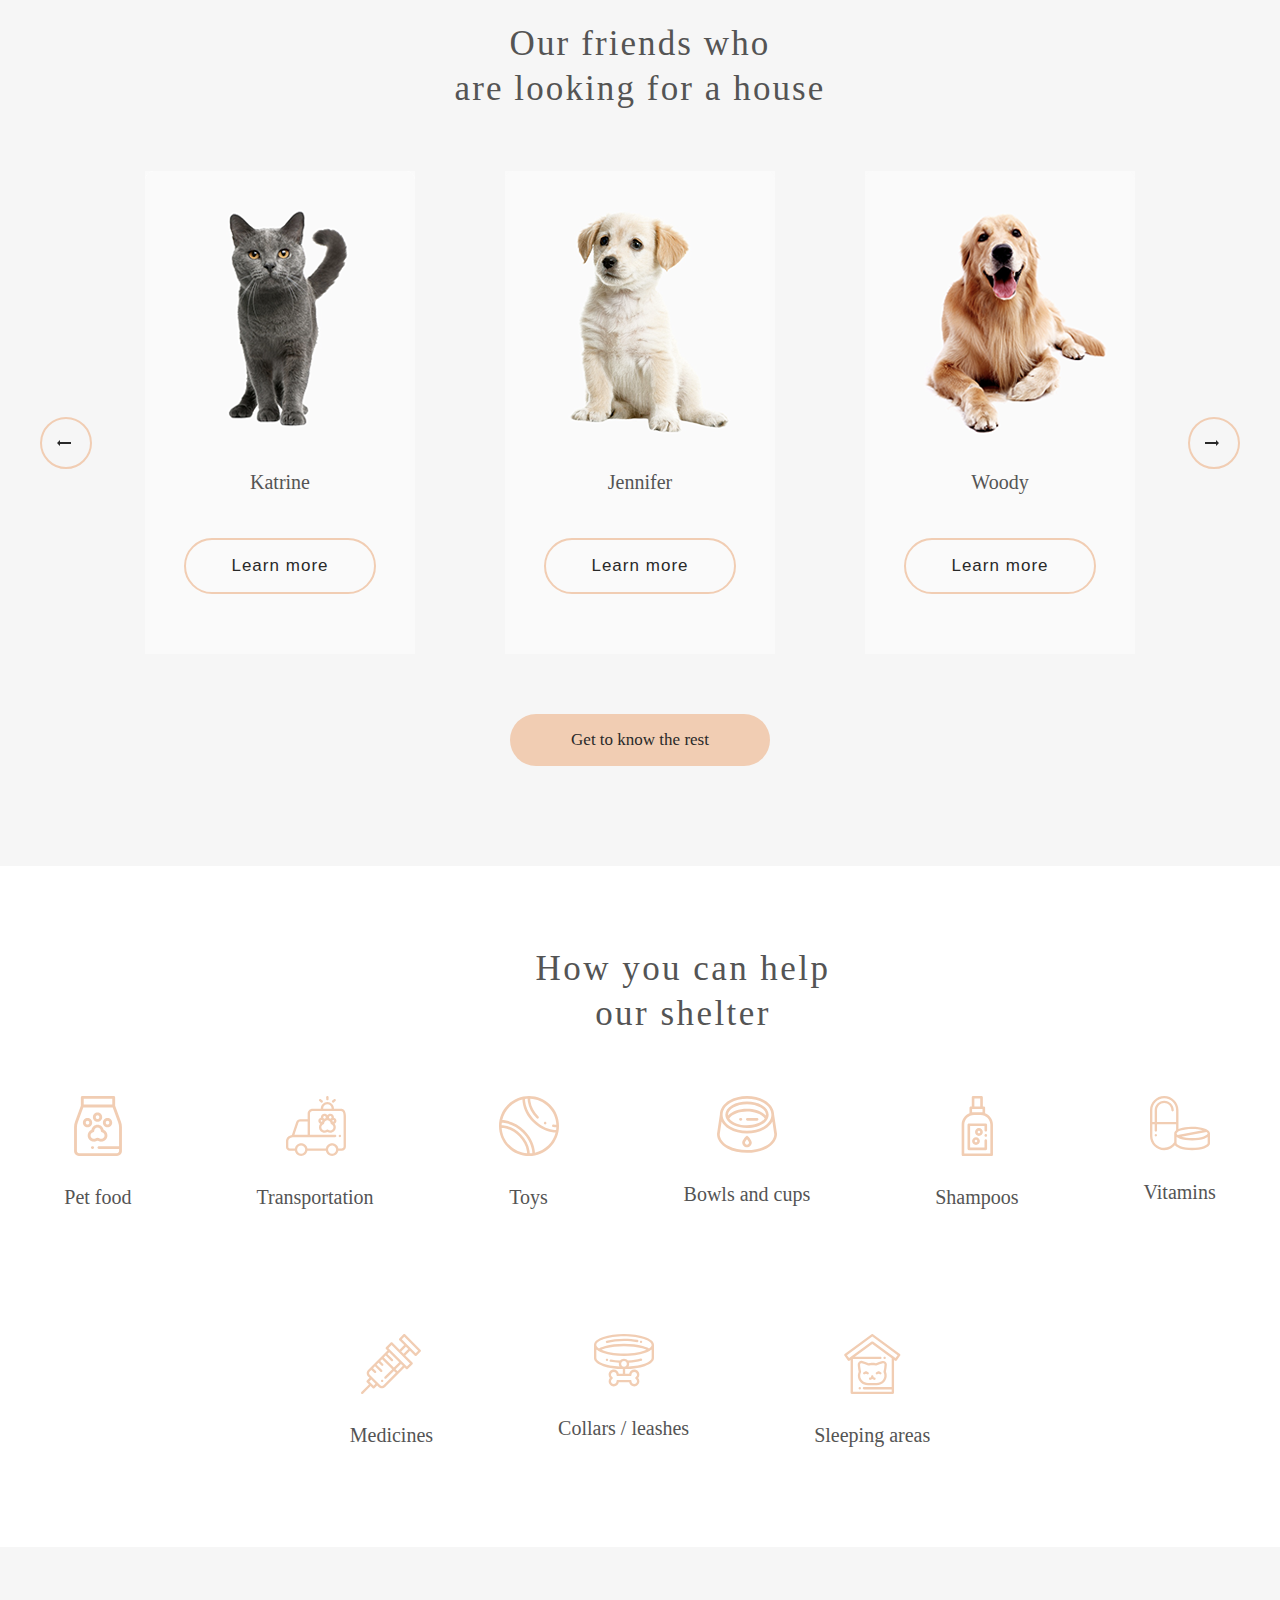
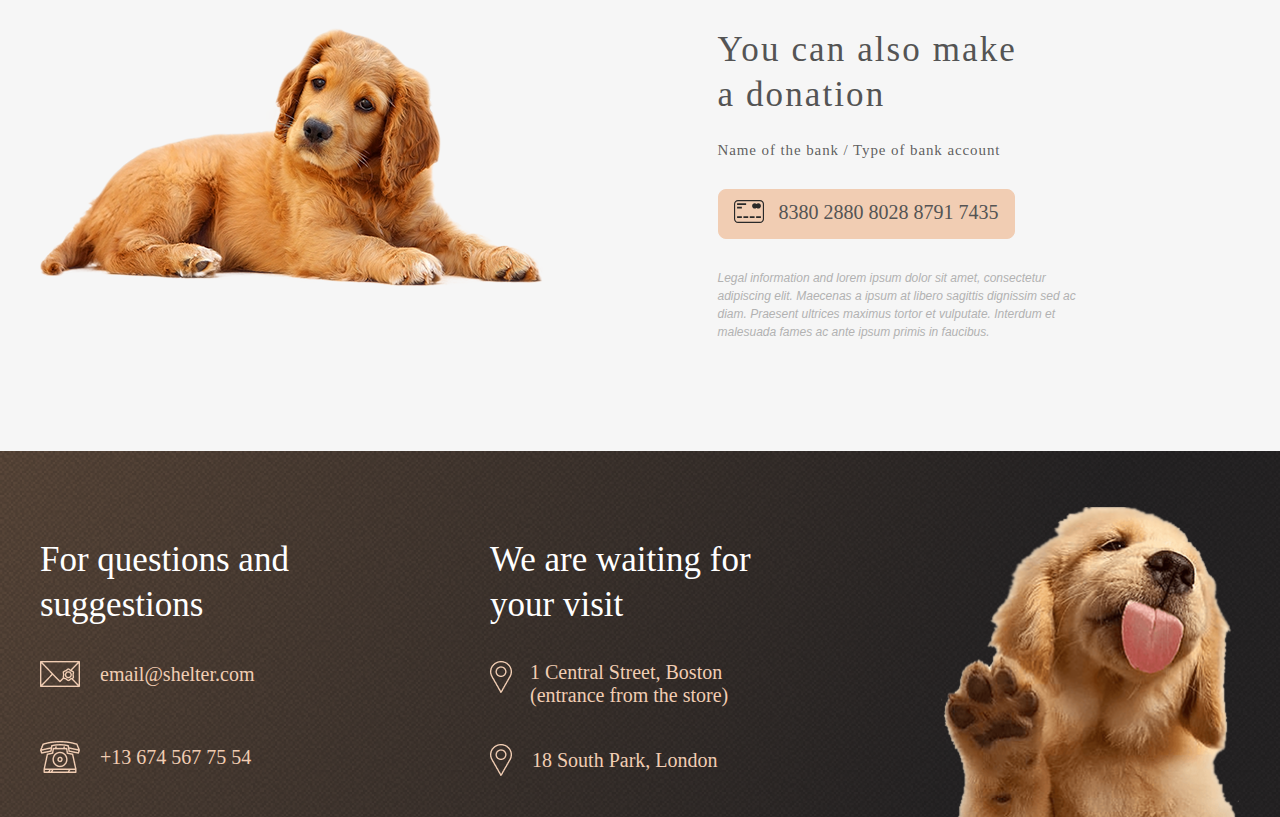
==== commit 44a7360d: "page changed by adding cards in js" ====
--- a/index.html
+++ b/index.html
@@ -98,7 +98,7 @@
                 <img src="./images/arrowl.svg" alt="" />
               </button>
             </div>
-            <div class="pets" data-itemsсount="3"></div>
+            <div class="carousel"></div>
             <div class="right">
               <button class="right1">
                 <img src="./images/arrow.svg" alt="" />
--- a/style/style.css
+++ b/style/style.css
@@ -297,15 +297,16 @@
   color: #545454;
   letter-spacing: 0.06em;
 }
-.pets button:hover {
+.carousel button:hover {
   background-color: #fddcc4;
 }
-.pets {
+.carousel {
   display: flex;
   justify-content: space-between;
   flex-grow: 1;
-}
-.pets button {
+  flex-wrap: wrap;
+}
+.carousel button {
   border: solid 2px #f1cdb3;
   font-weight: 400;
   font-size: 17px;
@@ -317,41 +318,19 @@
   margin-bottom: 60px;
   letter-spacing: 0.06em;
 }
-.pets :hover {
+.carousel :hover {
   background-color: #ffffff;
 }
-.katrine {
+.mypets:hover {
+  background-color: #ffffff;
+}
+.mypets {
   width: 270px;
   display: flex;
   flex-direction: column;
   align-items: center;
   margin-bottom: 60px;
   background-color: #fafafa;
-}
-.katrine:hover {
-  background-color: #ffffff;
-}
-.jennifer {
-  width: 270px;
-  display: flex;
-  flex-direction: column;
-  align-items: center;
-  margin-bottom: 60px;
-  background-color: #fafafa;
-}
-.jennifer:hover {
-  background-color: #ffffff;
-}
-.woody {
-  width: 270px;
-  display: flex;
-  flex-direction: column;
-  align-items: center;
-  margin-bottom: 60px;
-  background-color: #fafafa;
-}
-.woody:hover {
-  background-color: #ffffff;
 }
 .pharmacy {
   padding-top: 80px;
@@ -584,7 +563,7 @@
   .woody {
     display: none;
   }
-  .pets {
+  .carousel {
     justify-content: space-around;
   }
 }
@@ -622,7 +601,7 @@
   }
 }
 @media (max-width: 920px) {
-  .pets a {
+  .carousel a {
     padding: 6px 28px;
   }
   .pf {
@@ -661,7 +640,7 @@
     margin: auto;
     max-width: 437px;
   }
-  .pets a {
+  .carousel a {
     padding: 8px 30px;
   }
   .woody {
@@ -718,9 +697,6 @@
   .about p {
     width: 270px;
     margin-left: 25px;
-  }
-  .jennifer {
-    display: none;
   }
   .left-right {
     align-items: flex-end;
